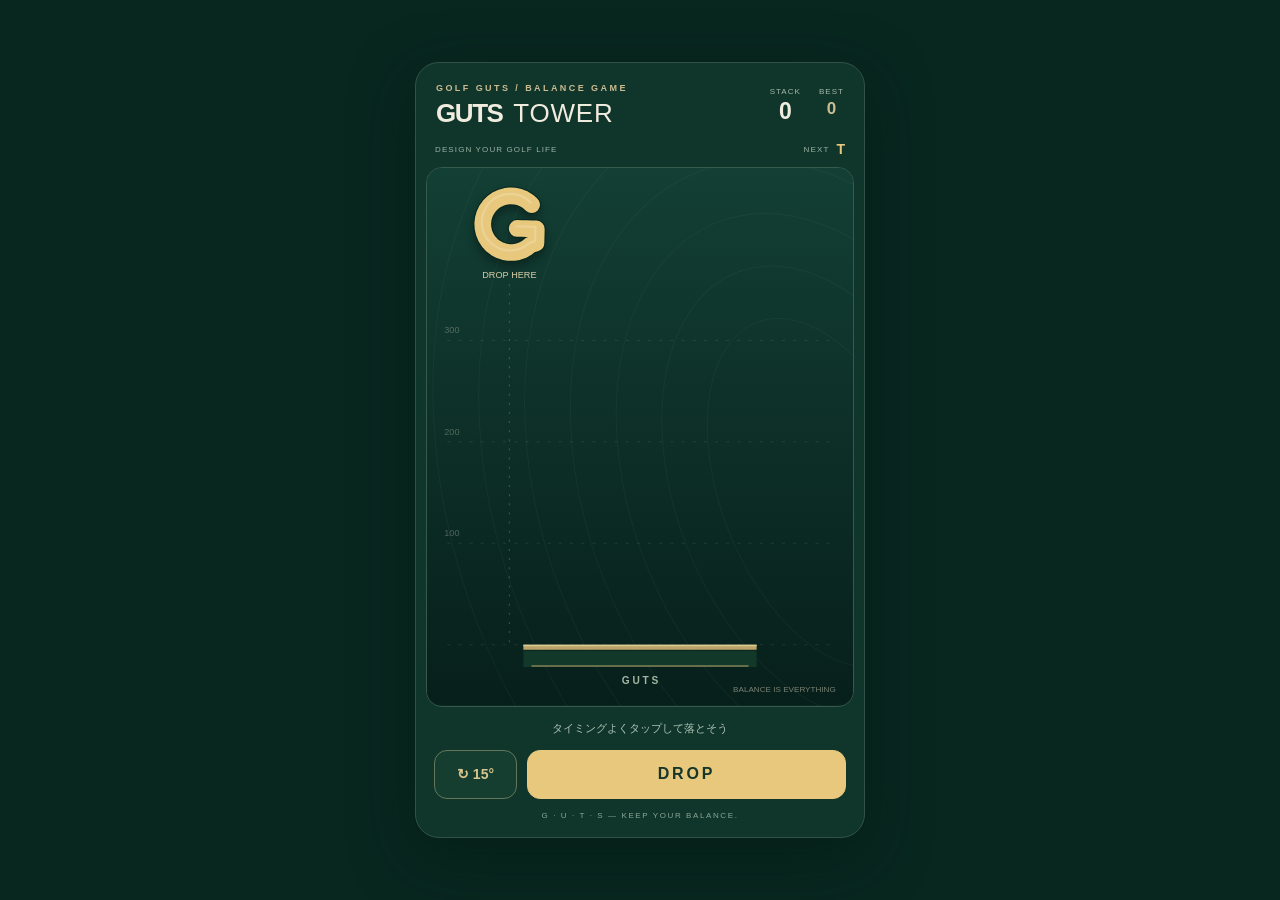
==== guts-tower.html @ a8cde0bb "Add files via upload" ====
<!DOCTYPE html><html lang="ja"><head><meta charset="utf-8"><meta name="viewport" content="width=device-width,initial-scale=1,viewport-fit=cover"><meta name="theme-color" content="#08271f"><title>GUTS TOWER</title>
<style>
*{box-sizing:border-box}html,body{margin:0;min-height:100%;background:#08271f}body{display:flex;justify-content:center;align-items:center;min-height:100svh;padding:12px 10px calc(12px + env(safe-area-inset-bottom));font-family:-apple-system,BlinkMacSystemFont,"Helvetica Neue","Hiragino Kaku Gothic ProN",sans-serif;color:#f0ecde;-webkit-text-size-adjust:100%}#guts-fixed{width:min(100%,450px);border:1px solid #315347;border-radius:24px;overflow:hidden;background:#10362c;box-shadow:0 18px 60px #00191180}#guts-fixed button{font-family:inherit;cursor:pointer;-webkit-tap-highlight-color:transparent;touch-action:manipulation}#guts-fixed .head{padding:20px 20px 15px;display:flex;justify-content:space-between;align-items:center;gap:10px}#guts-fixed .eyebrow{font-size:9px;font-weight:600;letter-spacing:.27em;color:#cbbb90;margin-bottom:7px}#guts-fixed h1{font-size:26px;line-height:1;margin:0;font-weight:900;letter-spacing:-.055em}#guts-fixed h1 span{font-weight:300;letter-spacing:.03em;margin-left:5px}#guts-fixed .stats{display:flex;gap:18px;text-align:center}#guts-fixed .stats small{display:block;font-size:8px;letter-spacing:.13em;color:#a4b9aa;margin-bottom:4px}#guts-fixed .stats strong{font-size:23px;line-height:1;font-variant-numeric:tabular-nums;font-weight:600}#guts-fixed .stats .best strong{font-size:17px;color:#cbbb90}#guts-fixed .strap{margin:0 19px 10px;display:flex;justify-content:space-between;color:#9bb1a3;font-size:8px;letter-spacing:.14em;align-items:center}#guts-fixed .next{display:flex;align-items:center;gap:7px}#guts-fixed .next b{font-size:14px;color:#e7c87d;letter-spacing:0}#guts-fixed .stage{position:relative;margin:0 10px;border:1px solid #365b4a;border-radius:16px;overflow:hidden;background:#10372c}#guts-fixed canvas{display:block;width:100%;height:auto;aspect-ratio:420/530;touch-action:none;user-select:none;-webkit-user-select:none}#guts-fixed .over{position:absolute;inset:0;display:flex;align-items:center;justify-content:center;background:#051d16be;backdrop-filter:blur(5px)}#guts-fixed [hidden]{display:none!important}#guts-fixed .result{width:78%;text-align:center;padding:30px 20px;border:1px solid #9e8955;border-radius:21px;background:#11392ff5;box-shadow:0 12px 38px #0003}#guts-fixed .result small{font-size:10px;letter-spacing:.24em;color:#d8c48d}#guts-fixed .result strong{display:block;font-size:80px;line-height:1.15;font-weight:300;font-variant-numeric:tabular-nums;margin:10px 0 5px}#guts-fixed .result p{font-size:12px;color:#b1c4b6;margin:8px 0 24px}#guts-fixed .result button{border:0;background:#e7c87d;color:#143427;border-radius:12px;width:100%;height:47px;font-size:13px;font-weight:700;letter-spacing:.03em}#guts-fixed .controls{padding:13px 18px 17px}#guts-fixed .hint{text-align:center;font-size:11px;line-height:1.5;color:#aec4b5;min-height:18px;margin:0 0 12px}#guts-fixed .buttons{display:flex;gap:10px}#guts-fixed .buttons button{min-height:49px;border-radius:13px;border:1px solid #65775b;font-weight:700}#guts-fixed #guts-rotate{width:83px;background:#153e30;color:#d8c48d;font-size:14px}#guts-fixed #guts-drop{flex:1;background:#e7c87d;color:#153629;border-color:#e7c87d;font-size:16px;letter-spacing:.18em}#guts-fixed .buttons button:disabled{opacity:.45;cursor:default}#guts-fixed button:focus-visible{outline:2px solid #fff;outline-offset:3px}#guts-fixed .footer{text-align:center;font-size:8px;letter-spacing:.20em;color:#88a695;margin:12px 0 0}#guts-fixed .boot-note{padding:12px 20px;font-size:12px;line-height:1.6;color:#f3e2b1;background:#29432c;margin:0}
@media(max-height:740px){body{padding-top:6px}#guts-fixed{max-width:365px}#guts-fixed .head{padding-top:14px;padding-bottom:12px}#guts-fixed .controls{padding-top:10px;padding-bottom:11px}}@media(prefers-reduced-motion:reduce){#guts-fixed .over{backdrop-filter:none}}
</style></head><body><main id="guts-fixed" tabindex="0"><header class="head"><div><div class="eyebrow">GOLF GUTS / BALANCE GAME</div><h1>GUTS <span>TOWER</span></h1></div><div class="stats"><div><small>STACK</small><strong id="guts-score">0</strong></div><div class="best"><small>BEST</small><strong id="guts-best">0</strong></div></div></header><div class="strap"><span>DESIGN YOUR GOLF LIFE</span><span class="next">NEXT <b id="guts-next">U</b></span></div><p class="boot-note" id="guts-boot-note">文字が動かない場合は、ファイルのプレビューではなく、公開したページをSafariなどのブラウザーで開いてください。</p><div class="stage"><canvas id="guts-stage" width="420" height="530" aria-label="GUTSの文字を積み上げるゲーム"></canvas><div class="over" id="guts-over" hidden><section class="result" role="dialog" aria-label="ゲーム結果" aria-modal="true"><small id="guts-result-label">GAME OVER</small><strong id="guts-final">0</strong><p>文字の積み上げに成功</p><button id="guts-again" type="button">もう一度あそぶ</button></section></div></div><div class="controls"><p class="hint" id="guts-status" aria-live="polite">起動しています…</p><div class="buttons"><button id="guts-rotate" type="button" aria-label="落とす前の文字を15度回す">↻ 15°</button><button id="guts-drop" type="button">DROP</button></div><p class="footer">G · U · T · S — KEEP YOUR BALANCE.</p></div></main>
<script>
/* GUTS TOWER — local 2D rigid-body solver; no network, libraries or assets. */
(function(root){'use strict';
const clamp=(v,a,b)=>Math.max(a,Math.min(b,v));
const dot=(a,b)=>a.x*b.x+a.y*b.y,cross=(a,b)=>a.x*b.y-a.y*b.x;
function line(a,b,spacing=6){const n=Math.max(1,Math.ceil(Math.hypot(b.x-a.x,b.y-a.y)/spacing)),o=[];for(let i=0;i<=n;i++)o.push({x:a.x+(b.x-a.x)*i/n,y:a.y+(b.y-a.y)*i/n});return o;}
function arc(cx,cy,r,a,b,n=28){return Array.from({length:n+1},(_,i)=>({x:cx+Math.cos(a+(b-a)*i/n)*r,y:cy+Math.sin(a+(b-a)*i/n)*r}));}
function bez(a,b,c,d,n=14){return Array.from({length:n+1},(_,i)=>{const t=i/n,s=1-t;return{x:s*s*s*a[0]+3*s*s*t*b[0]+3*s*t*t*c[0]+t*t*t*d[0],y:s*s*s*a[1]+3*s*s*t*b[1]+3*s*t*t*c[1]+t*t*t*d[1]};});}
function shape(letter){let paths;
if(letter==='G'){const p=arc(0,0,28,-Math.PI/4,-7*Math.PI/4);p.push(...line(p[p.length-1],{x:25,y:18}).slice(1),...line({x:25,y:18},{x:25,y:4}).slice(1),...line({x:25,y:4},{x:6,y:4}).slice(1));paths=[p];}
else if(letter==='U')paths=[[...line({x:-24,y:-31},{x:-24,y:10}),...arc(0,10,24,Math.PI,0,18).slice(1),...line({x:24,y:10},{x:24,y:-31}).slice(1)]];
else if(letter==='T')paths=[line({x:-30,y:-29},{x:30,y:-29}),line({x:0,y:-29},{x:0,y:32})];
else paths=[[...bez([23,-25],[3,-43],[-30,-32],[-24,-13]),...bez([-24,-13],[-17,4],[18,-1],[24,15]).slice(1),...bez([24,15],[35,39],[-2,45],[-24,27]).slice(1)]];
const pts=[];for(const path of paths)for(const p of path)if(!pts.some(q=>Math.hypot(p.x-q.x,p.y-q.y)<3.2))pts.push({...p});
const mid=pts.reduce((v,p)=>({x:v.x+p.x/pts.length,y:v.y+p.y/pts.length}),{x:0,y:0});return{pts:pts.map(p=>({x:p.x-mid.x,y:p.y-mid.y})),paths:paths.map(path=>path.map(p=>({x:p.x-mid.x,y:p.y-mid.y}))),radius:8.2};}
const SHAPES={};for(const l of 'GUTS')SHAPES[l]=shape(l);let nextId=1;
class Letter{
constructor(letter,x,y,angle=0,scale=1){const s=SHAPES[letter];this.id=nextId++;this.letter=letter;this.x=x;this.y=y;this.angle=angle;this.vx=0;this.vy=0;this.w=0;this.radius=s.radius*scale;this.pts=s.pts.map(p=>({x:p.x*scale,y:p.y*scale}));this.paths=s.paths.map(path=>path.map(p=>({x:p.x*scale,y:p.y*scale})));this.mass=this.pts.length*.12*scale*scale;this.invMass=1/this.mass;this.inertia=this.mass*this.pts.reduce((v,p)=>v+p.x*p.x+p.y*p.y+this.radius*this.radius/2,0)/this.pts.length;this.invI=1/this.inertia;this.touched=false;this.counted=false;this.stable=0;this.firstContact=-1;this.update();}
update(){const c=Math.cos(this.angle),s=Math.sin(this.angle);this.world=this.pts.map(p=>({x:this.x+p.x*c-p.y*s,y:this.y+p.x*s+p.y*c}));const r=this.radius;this.bounds={left:Math.min(...this.world.map(p=>p.x))-r,right:Math.max(...this.world.map(p=>p.x))+r,top:Math.min(...this.world.map(p=>p.y))-r,bottom:Math.max(...this.world.map(p=>p.y))+r};}}
const velocity=(b,r)=>b?{x:b.vx-b.w*r.y,y:b.vy+b.w*r.x}:{x:0,y:0};
function apply(b,j,r,sign){if(!b)return;b.vx+=j.x*b.invMass*sign;b.vy+=j.y*b.invMass*sign;b.w+=cross(r,j)*b.invI*sign;}
function contact(a,b,n,p,depth){const ra={x:p.x-a.x,y:p.y-a.y},rb=b?{x:p.x-b.x,y:p.y-b.y}:{x:0,y:0},va=velocity(a,ra),vb=velocity(b,rb),vn=(vb.x-va.x)*n.x+(vb.y-va.y)*n.y;return{a,b,n,p,depth,ra,rb,jn:0,jt:0,bounce:vn< -55?-vn*.16:0};}
function spread(cs,max=5){cs.sort((a,b)=>b.depth-a.depth);const o=[];for(const c of cs)if(o.every(k=>Math.hypot(k.p.x-c.p.x,k.p.y-c.p.y)>10)){o.push(c);if(o.length===max)break;}return o;}
class World{
constructor(){this.bodies=[];this.floor={left:95,right:325,top:470,bottom:491};this.time=0;}
add(b){this.bodies.push(b);return b;}
contacts(){const out=[],f=this.floor;
for(const a of this.bodies){a.update();const hit=[];if(a.bounds.bottom>=f.top&&a.bounds.top<=f.bottom&&a.bounds.right>=f.left&&a.bounds.left<=f.right)for(const p of a.world){let q={x:clamp(p.x,f.left,f.right),y:clamp(p.y,f.top,f.bottom)},dx=q.x-p.x,dy=q.y-p.y,d=Math.hypot(dx,dy),n,depth;
if(d>0){if(d>=a.radius)continue;n={x:dx/d,y:dy/d};depth=a.radius-d;}
else{const e=[{d:p.y-f.top,n:{x:0,y:1}},{d:f.bottom-p.y,n:{x:0,y:-1}},{d:p.x-f.left,n:{x:1,y:0}},{d:f.right-p.x,n:{x:-1,y:0}}].sort((a,b)=>a.d-b.d)[0];n=e.n;depth=a.radius+e.d;q={x:p.x-n.x*e.d,y:p.y-n.y*e.d};}
hit.push(contact(a,null,n,q,depth));}
if(hit.length){out.push(...spread(hit));a.touched=true;if(a.firstContact<0)a.firstContact=this.time;}}
for(let i=0;i<this.bodies.length;i++){const a=this.bodies[i];for(let j=i+1;j<this.bodies.length;j++){const b=this.bodies[j],A=a.bounds,B=b.bounds;if(A.right<B.left||B.right<A.left||A.bottom<B.top||B.bottom<A.top)continue;const hit=[],R=a.radius+b.radius;
for(const p of a.world)for(const q of b.world){const dx=q.x-p.x,dy=q.y-p.y,d2=dx*dx+dy*dy;if(d2>=R*R)continue;const d=Math.sqrt(d2),n=d>.0001?{x:dx/d,y:dy/d}:{x:0,y:1};hit.push(contact(a,b,n,{x:p.x+n.x*(a.radius-(R-d)*.5),y:p.y+n.y*(a.radius-(R-d)*.5)},R-d));}
if(hit.length){out.push(...spread(hit));a.touched=b.touched=true;if(a.firstContact<0)a.firstContact=this.time;if(b.firstContact<0)b.firstContact=this.time;}}}return out;}
step(dt){this.time+=dt;for(const b of this.bodies){b.vy+=650*dt;b.vx*=Math.exp(-.09*dt);b.vy*=Math.exp(-.035*dt);b.w*=Math.exp(-.065*dt);b.x+=b.vx*dt;b.y+=b.vy*dt;b.angle+=b.w*dt;}
const cs=this.contacts();for(let it=0;it<10;it++)for(const c of cs){const{a,b,n,ra,rb}=c,va=velocity(a,ra),vb=velocity(b,rb),rv={x:vb.x-va.x,y:vb.y-va.y},na=cross(ra,n),nb=cross(rb,n),K=a.invMass+(b?b.invMass:0)+na*na*a.invI+(b?nb*nb*b.invI:0),prev=c.jn;c.jn=Math.max(0,prev+(c.bounce-dot(rv,n))/K);const j=c.jn-prev;apply(a,{x:n.x*j,y:n.y*j},ra,-1);apply(b,{x:n.x*j,y:n.y*j},rb,1);
const t={x:-n.y,y:n.x},v1=velocity(a,ra),v2=velocity(b,rb),ta=cross(ra,t),tb=cross(rb,t),KT=a.invMass+(b?b.invMass:0)+ta*ta*a.invI+(b?tb*tb*b.invI:0),old=c.jt;c.jt=clamp(old-((v2.x-v1.x)*t.x+(v2.y-v1.y)*t.y)/KT,-c.jn*.34,c.jn*.34);const jt=c.jt-old;apply(a,{x:t.x*jt,y:t.y*jt},ra,-1);apply(b,{x:t.x*jt,y:t.y*jt},rb,1);}
for(let it=0;it<3;it++){const pc=it===0?cs:this.contacts();for(const c of pc){const{a,b,n,p,depth}=c;if(depth<.10)continue;const ra={x:p.x-a.x,y:p.y-a.y},rb=b?{x:p.x-b.x,y:p.y-b.y}:{x:0,y:0},ca=cross(ra,n),cb=cross(rb,n),K=a.invMass+(b?b.invMass:0)+ca*ca*a.invI+(b?cb*cb*b.invI:0),j=Math.min(depth-.10,8)*.28/K;a.x-=n.x*j*a.invMass;a.y-=n.y*j*a.invMass;a.angle-=ca*j*a.invI;if(b){b.x+=n.x*j*b.invMass;b.y+=n.y*j*b.invMass;b.angle+=cb*j*b.invI;}}}
for(const b of this.bodies){b.update();if(b.touched&&Math.hypot(b.vx,b.vy)<24&&Math.abs(b.w)<.65)b.stable+=dt;else b.stable=0;}}}
root.GutsPhysics={World,Letter,SHAPES,clamp};
})(typeof window!=='undefined'?window:globalThis);

</script>
<script>
(function(){'use strict';function boot(){const root=document.getElementById('guts-fixed');if(!root||root.dataset.booted)return;root.dataset.booted='1';const $=id=>root.querySelector('#'+id),canvas=$('guts-stage'),ctx=canvas.getContext('2d'),dropBtn=$('guts-drop'),rotateBtn=$('guts-rotate'),restartBtn=$('guts-again'),over=$('guts-over'),scoreEl=$('guts-score'),bestEl=$('guts-best'),statusEl=$('guts-status'),nextEl=$('guts-next');if(!ctx||!window.GutsPhysics){statusEl.textContent='ゲームを起動できませんでした。公開ページをブラウザーで開いてください。';dropBtn.disabled=true;return;}$('guts-boot-note').hidden=true;
const{World,Letter}=window.GutsPhysics,W=420,H=530,colors={G:'#e7c87d',U:'#86cbb5',T:'#f0ecde',S:'#d8a675'};let world,preview=null,inFlight=null,score=0,best=0,ended=false,dir=1,camera=0,camTarget=0,dropTime=0,next='U',last=0,acc=0,paused=false;
try{best=Math.max(0,parseInt(localStorage.getItem('guts-tower-best-v4'),10)||0);}catch(_){}bestEl.textContent=String(best);const randomLetter=()=> 'GUTS'[Math.floor(Math.random()*4)];
function resize(){const width=canvas.getBoundingClientRect().width||W,dpr=Math.min(window.devicePixelRatio||1,2);canvas.width=Math.round(width*dpr);canvas.height=Math.round(width*H/W*dpr);draw();}
function saveBest(){if(score>best){best=score;bestEl.textContent=String(best);try{localStorage.setItem('guts-tower-best-v4',String(best));}catch(_){}}}
function spawn(letter){if(ended)return;preview=new Letter(letter||next,W/2,57-camera,(Math.random()-.5)*.13);next=randomLetter();nextEl.textContent=next;dir=Math.random()<.5?-1:1;dropBtn.disabled=false;rotateBtn.disabled=false;dropBtn.textContent='DROP';statusEl.textContent='タイミングよくタップして落とそう';}
function reset(){world=new World();preview=null;inFlight=null;score=0;ended=false;camera=camTarget=0;acc=0;scoreEl.textContent='0';over.hidden=true;next=randomLetter();spawn('G');last=performance.now();canvas.setAttribute('aria-label','GUTS TOWER。動く文字をタップで落とします。');draw();}
function drop(){if(ended||!preview)return;preview.vx=dir*11;preview.vy=10;preview.w=dir*.08;inFlight=world.add(preview);preview=null;dropTime=world.time;dropBtn.disabled=true;rotateBtn.disabled=true;dropBtn.textContent='着地中…';statusEl.textContent='転がり方を見て、次の一手を';}
function rotate(){if(!preview||ended)return;preview.angle+=Math.PI/12;preview.update();}
function finish(){if(ended)return;ended=true;preview=null;dropBtn.disabled=true;rotateBtn.disabled=true;dropBtn.textContent='GAME OVER';saveBest();$('guts-final').textContent=String(score);$('guts-result-label').textContent=score>0&&score>=best?'NICE BALANCE':'TRY AGAIN';over.hidden=false;statusEl.textContent='もう一度、自己ベストを目指そう';canvas.setAttribute('aria-label','ゲーム終了。積み上げ成功 '+score+' 文字。');}
function step(dt){if(ended)return;world.step(dt);for(const b of world.bodies){if(!Number.isFinite(b.x)||!Number.isFinite(b.y)||b.bounds.top>world.floor.bottom+70||b.x< -120||b.x>W+120){finish();return;}if(!b.counted&&b.stable>.34){b.counted=true;score++;scoreEl.textContent=String(score);saveBest();}}
if(inFlight){const flightTime=world.time-dropTime,contactTime=inFlight.firstContact<0?0:world.time-inFlight.firstContact;if((inFlight.counted&&flightTime>.7)||(contactTime>3.1&&inFlight.bounds.bottom<world.floor.bottom+30)){inFlight=null;spawn();}}
const top=world.bodies.filter(b=>b.touched).reduce((m,b)=>Math.min(m,b.bounds.top),world.floor.top);camTarget=Math.max(0,213-top);camera+=(camTarget-camera)*Math.min(1,dt*3.8);if(preview){preview.x+=dir*112*dt;if(preview.x>W-48){preview.x=W-48;dir=-1;}if(preview.x<48){preview.x=48;dir=1;}preview.y=57-camera;preview.update();}}
function pathLine(points){ctx.beginPath();ctx.moveTo(points[0].x,points[0].y);for(let i=1;i<points.length;i++)ctx.lineTo(points[i].x,points[i].y);}
function drawLetter(b,ghost=false){ctx.save();ctx.translate(b.x,b.y+camera);ctx.rotate(b.angle);ctx.lineCap='round';ctx.lineJoin='round';ctx.shadowColor='rgba(0,0,0,.3)';ctx.shadowBlur=9;ctx.shadowOffsetY=5;ctx.strokeStyle='#05271f';ctx.lineWidth=b.radius*2+2;for(const path of b.paths){pathLine(path);ctx.stroke();}ctx.shadowBlur=0;ctx.shadowOffsetY=0;ctx.strokeStyle=colors[b.letter];ctx.lineWidth=b.radius*2;for(const path of b.paths){pathLine(path);ctx.stroke();}ctx.globalAlpha=.18;ctx.strokeStyle='#fff';ctx.lineWidth=2.2;ctx.translate(-1,-2);for(const path of b.paths){pathLine(path);ctx.stroke();}ctx.restore();if(ghost){ctx.save();ctx.fillStyle='#d8cda8';ctx.font='9px -apple-system,BlinkMacSystemFont,sans-serif';ctx.textAlign='center';ctx.fillText('DROP HERE',b.x,b.bounds.bottom+camera+17);ctx.restore();}}
function draw(){if(!world)return;const scale=canvas.width/W;ctx.setTransform(scale,0,0,scale,0,0);ctx.clearRect(0,0,W,H);const bg=ctx.createLinearGradient(0,0,0,H);bg.addColorStop(0,'#133f34');bg.addColorStop(1,'#071f1b');ctx.fillStyle=bg;ctx.fillRect(0,0,W,H);ctx.save();ctx.strokeStyle='rgba(165,203,183,.055)';ctx.lineWidth=1;for(let i=0;i<7;i++){ctx.beginPath();ctx.ellipse(390,320,100+i*44,180+i*53,-.37,0,Math.PI*2);ctx.stroke();}ctx.restore();ctx.strokeStyle='rgba(236,227,204,.095)';ctx.fillStyle='rgba(227,225,204,.32)';ctx.font='9px -apple-system,BlinkMacSystemFont,sans-serif';ctx.textAlign='left';ctx.lineWidth=1;
for(let h=0;h<2000;h+=100){const y=world.floor.top-h+camera;if(y<120||y>H)continue;ctx.setLineDash([3,8]);ctx.beginPath();ctx.moveTo(20,y);ctx.lineTo(W-20,y);ctx.stroke();ctx.setLineDash([]);if(h>0)ctx.fillText(String(h),17,y-7);}if(preview){ctx.strokeStyle='rgba(233,204,139,.27)';ctx.setLineDash([2,7]);ctx.beginPath();ctx.moveTo(preview.x,preview.bounds.bottom+camera+23);ctx.lineTo(preview.x,Math.min(H,world.floor.top+camera));ctx.stroke();ctx.setLineDash([]);}
const fy=world.floor.top+camera;if(fy<H+22){ctx.fillStyle='#12382a';ctx.fillRect(95,fy+6,230,16);ctx.fillStyle='#b9a36a';ctx.fillRect(95,fy,230,5);ctx.fillStyle='#dccb91';ctx.fillRect(95,fy,230,1.5);ctx.strokeStyle='#b9a36a';ctx.lineWidth=1;ctx.beginPath();ctx.moveTo(103,fy+21);ctx.lineTo(317,fy+21);ctx.stroke();ctx.fillStyle='#a5b7a4';ctx.font='700 10px -apple-system,BlinkMacSystemFont,sans-serif';ctx.textAlign='center';ctx.fillText('G U T S',W/2,fy+39);}for(const b of world.bodies)if(b.bounds.bottom+camera> -80&&b.bounds.top+camera<H+120)drawLetter(b);if(preview)drawLetter(preview,true);ctx.fillStyle='rgba(236,227,204,.50)';ctx.font='8px -apple-system,BlinkMacSystemFont,sans-serif';ctx.textAlign='right';ctx.fillText('BALANCE IS EVERYTHING',W-17,H-13);}
function frame(now){if(!paused){if(!last)last=now;acc+=Math.min((now-last)/1000,.05);let count=0;while(acc>=1/120&&count<6){step(1/120);acc-=1/120;count++;}draw();}last=now;requestAnimationFrame(frame);}
function tap(e,action){e.preventDefault();action();}
dropBtn.addEventListener('click',e=>tap(e,drop));rotateBtn.addEventListener('click',e=>tap(e,rotate));restartBtn.addEventListener('click',e=>tap(e,reset));canvas.addEventListener('pointerdown',e=>tap(e,drop),{passive:false});root.addEventListener('keydown',e=>{if(e.code==='Space'){e.preventDefault();drop();}else if(e.code==='ArrowUp'){e.preventDefault();rotate();}});document.addEventListener('visibilitychange',()=>{paused=document.hidden;last=performance.now();acc=0;});window.addEventListener('resize',resize);reset();resize();requestAnimationFrame(frame);
window.__GUTS_TEST__={state:()=>({score,best,ended,preview:preview?{letter:preview.letter,x:preview.x,y:preview.y,angle:preview.angle}:null,bodies:world.bodies.map(b=>({letter:b.letter,x:b.x,y:b.y,angle:b.angle,stable:b.stable,counted:b.counted})),camera}),drop,reset,rotate,step};
}if(document.readyState==='loading')document.addEventListener('DOMContentLoaded',boot,{once:true});else boot();})();

</script>
</body></html>
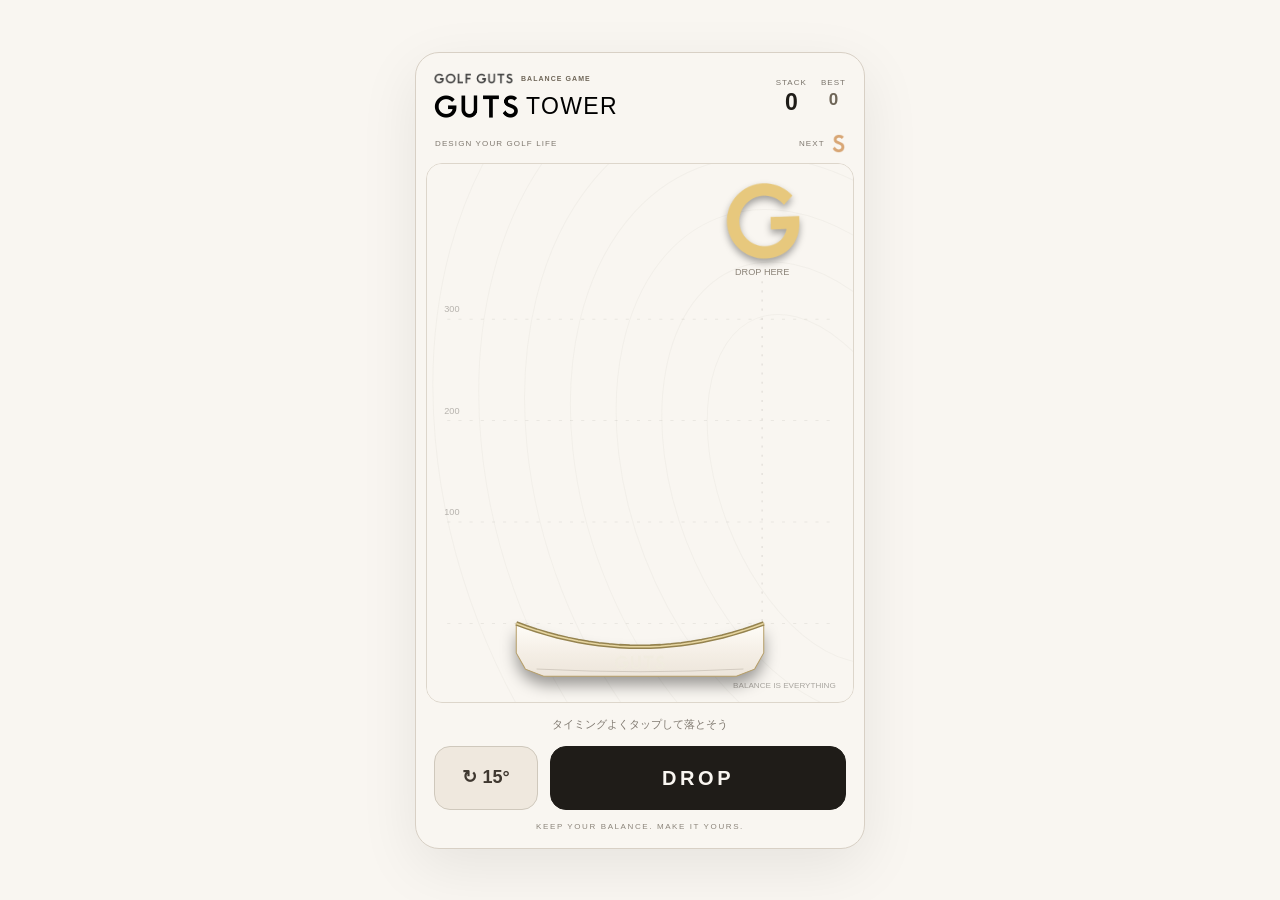
==== commit a4422cfd: "Add files via upload" ====
--- a/guts-tower.html
+++ b/guts-tower.html
@@ -1,59 +1,97 @@
-<!DOCTYPE html><html lang="ja"><head><meta charset="utf-8"><meta name="viewport" content="width=device-width,initial-scale=1,viewport-fit=cover"><meta name="theme-color" content="#08271f"><title>GUTS TOWER</title>
+<!DOCTYPE html><html lang="ja"><head><meta charset="utf-8"><meta name="viewport" content="width=device-width,initial-scale=1,viewport-fit=cover"><meta name="theme-color" content="#F9F6F1"><title>GUTS TOWER — ORIGINAL LOGO</title>
 <style>
-*{box-sizing:border-box}html,body{margin:0;min-height:100%;background:#08271f}body{display:flex;justify-content:center;align-items:center;min-height:100svh;padding:12px 10px calc(12px + env(safe-area-inset-bottom));font-family:-apple-system,BlinkMacSystemFont,"Helvetica Neue","Hiragino Kaku Gothic ProN",sans-serif;color:#f0ecde;-webkit-text-size-adjust:100%}#guts-fixed{width:min(100%,450px);border:1px solid #315347;border-radius:24px;overflow:hidden;background:#10362c;box-shadow:0 18px 60px #00191180}#guts-fixed button{font-family:inherit;cursor:pointer;-webkit-tap-highlight-color:transparent;touch-action:manipulation}#guts-fixed .head{padding:20px 20px 15px;display:flex;justify-content:space-between;align-items:center;gap:10px}#guts-fixed .eyebrow{font-size:9px;font-weight:600;letter-spacing:.27em;color:#cbbb90;margin-bottom:7px}#guts-fixed h1{font-size:26px;line-height:1;margin:0;font-weight:900;letter-spacing:-.055em}#guts-fixed h1 span{font-weight:300;letter-spacing:.03em;margin-left:5px}#guts-fixed .stats{display:flex;gap:18px;text-align:center}#guts-fixed .stats small{display:block;font-size:8px;letter-spacing:.13em;color:#a4b9aa;margin-bottom:4px}#guts-fixed .stats strong{font-size:23px;line-height:1;font-variant-numeric:tabular-nums;font-weight:600}#guts-fixed .stats .best strong{font-size:17px;color:#cbbb90}#guts-fixed .strap{margin:0 19px 10px;display:flex;justify-content:space-between;color:#9bb1a3;font-size:8px;letter-spacing:.14em;align-items:center}#guts-fixed .next{display:flex;align-items:center;gap:7px}#guts-fixed .next b{font-size:14px;color:#e7c87d;letter-spacing:0}#guts-fixed .stage{position:relative;margin:0 10px;border:1px solid #365b4a;border-radius:16px;overflow:hidden;background:#10372c}#guts-fixed canvas{display:block;width:100%;height:auto;aspect-ratio:420/530;touch-action:none;user-select:none;-webkit-user-select:none}#guts-fixed .over{position:absolute;inset:0;display:flex;align-items:center;justify-content:center;background:#051d16be;backdrop-filter:blur(5px)}#guts-fixed [hidden]{display:none!important}#guts-fixed .result{width:78%;text-align:center;padding:30px 20px;border:1px solid #9e8955;border-radius:21px;background:#11392ff5;box-shadow:0 12px 38px #0003}#guts-fixed .result small{font-size:10px;letter-spacing:.24em;color:#d8c48d}#guts-fixed .result strong{display:block;font-size:80px;line-height:1.15;font-weight:300;font-variant-numeric:tabular-nums;margin:10px 0 5px}#guts-fixed .result p{font-size:12px;color:#b1c4b6;margin:8px 0 24px}#guts-fixed .result button{border:0;background:#e7c87d;color:#143427;border-radius:12px;width:100%;height:47px;font-size:13px;font-weight:700;letter-spacing:.03em}#guts-fixed .controls{padding:13px 18px 17px}#guts-fixed .hint{text-align:center;font-size:11px;line-height:1.5;color:#aec4b5;min-height:18px;margin:0 0 12px}#guts-fixed .buttons{display:flex;gap:10px}#guts-fixed .buttons button{min-height:49px;border-radius:13px;border:1px solid #65775b;font-weight:700}#guts-fixed #guts-rotate{width:83px;background:#153e30;color:#d8c48d;font-size:14px}#guts-fixed #guts-drop{flex:1;background:#e7c87d;color:#153629;border-color:#e7c87d;font-size:16px;letter-spacing:.18em}#guts-fixed .buttons button:disabled{opacity:.45;cursor:default}#guts-fixed button:focus-visible{outline:2px solid #fff;outline-offset:3px}#guts-fixed .footer{text-align:center;font-size:8px;letter-spacing:.20em;color:#88a695;margin:12px 0 0}#guts-fixed .boot-note{padding:12px 20px;font-size:12px;line-height:1.6;color:#f3e2b1;background:#29432c;margin:0}
+*{box-sizing:border-box}html,body{margin:0;min-height:100%;background:#F9F6F1}body{display:flex;justify-content:center;align-items:center;min-height:100svh;padding:12px 10px calc(12px + env(safe-area-inset-bottom));font-family:-apple-system,BlinkMacSystemFont,"Helvetica Neue","Hiragino Kaku Gothic ProN",sans-serif;color:#1f1c18;-webkit-text-size-adjust:100%}#guts-fixed{width:min(100%,450px);border:1px solid #d8d0c5;border-radius:24px;overflow:hidden;background:#F9F6F1;box-shadow:0 18px 60px rgba(0,0,0,.08)}#guts-fixed button{font-family:inherit;cursor:pointer;-webkit-tap-highlight-color:transparent;touch-action:manipulation}#guts-fixed .head{padding:20px 20px 15px;display:flex;justify-content:space-between;align-items:center;gap:10px}#guts-fixed .eyebrow{font-size:9px;font-weight:600;letter-spacing:.27em;color:#6f6658;margin-bottom:7px}#guts-fixed h1{font-size:26px;line-height:1;margin:0;font-weight:900;letter-spacing:-.055em}#guts-fixed h1 span{font-weight:300;letter-spacing:.03em;margin-left:5px}#guts-fixed .stats{display:flex;gap:18px;text-align:center}#guts-fixed .stats small{display:block;font-size:8px;letter-spacing:.13em;color:#7a746b;margin-bottom:4px}#guts-fixed .stats strong{font-size:23px;line-height:1;font-variant-numeric:tabular-nums;font-weight:600}#guts-fixed .stats .best strong{font-size:17px;color:#6f6658}#guts-fixed .strap{margin:0 19px 10px;display:flex;justify-content:space-between;color:#7f786f;font-size:8px;letter-spacing:.14em;align-items:center}#guts-fixed .next{display:flex;align-items:center;gap:7px}#guts-fixed .next b{font-size:14px;color:#e7c87d;letter-spacing:0}#guts-fixed .stage{position:relative;margin:0 10px;border:1px solid #ddd6cb;border-radius:16px;overflow:hidden;background:#F9F6F1}#guts-fixed canvas{display:block;width:100%;height:auto;aspect-ratio:420/530;touch-action:none;user-select:none;-webkit-user-select:none}#guts-fixed .over{position:absolute;inset:0;display:flex;align-items:center;justify-content:center;background:rgba(40,34,28,.12);backdrop-filter:blur(5px)}#guts-fixed [hidden]{display:none!important}#guts-fixed .result{width:78%;text-align:center;padding:30px 20px;border:1px solid #c9b68e;border-radius:21px;background:rgba(249,246,241,.96);box-shadow:0 12px 38px rgba(0,0,0,.10)}#guts-fixed .result small{font-size:10px;letter-spacing:.24em;color:#8f7a4e}#guts-fixed .result strong{display:block;font-size:80px;line-height:1.15;font-weight:300;font-variant-numeric:tabular-nums;margin:10px 0 5px}#guts-fixed .result p{font-size:12px;color:#6f685f;margin:8px 0 24px}#guts-fixed .result button{border:0;background:#1f1c18;color:#F9F6F1;border-radius:12px;width:100%;height:47px;font-size:13px;font-weight:700;letter-spacing:.03em}#guts-fixed .controls{padding:13px 18px 17px}#guts-fixed .hint{text-align:center;font-size:11px;line-height:1.5;color:#7f786f;min-height:18px;margin:0 0 12px}#guts-fixed .buttons{display:flex;gap:10px}#guts-fixed .buttons button{min-height:49px;border-radius:13px;border:1px solid #cfc8bc;font-weight:700}#guts-fixed #guts-rotate{width:83px;background:#efe8de;color:#3f3830;font-size:14px}#guts-fixed #guts-drop{flex:1;background:#1f1c18;color:#F9F6F1;border-color:#1f1c18;font-size:16px;letter-spacing:.18em}#guts-fixed .buttons button:disabled{opacity:.45;cursor:default}#guts-fixed button:focus-visible{outline:2px solid #fff;outline-offset:3px}#guts-fixed .footer{text-align:center;font-size:8px;letter-spacing:.20em;color:#8c857b;margin:12px 0 0}#guts-fixed .boot-note{padding:12px 20px;font-size:12px;line-height:1.6;color:#534c44;background:#efe8de;margin:0}
 @media(max-height:740px){body{padding-top:6px}#guts-fixed{max-width:365px}#guts-fixed .head{padding-top:14px;padding-bottom:12px}#guts-fixed .controls{padding-top:10px;padding-bottom:11px}}@media(prefers-reduced-motion:reduce){#guts-fixed .over{backdrop-filter:none}}
-</style></head><body><main id="guts-fixed" tabindex="0"><header class="head"><div><div class="eyebrow">GOLF GUTS / BALANCE GAME</div><h1>GUTS <span>TOWER</span></h1></div><div class="stats"><div><small>STACK</small><strong id="guts-score">0</strong></div><div class="best"><small>BEST</small><strong id="guts-best">0</strong></div></div></header><div class="strap"><span>DESIGN YOUR GOLF LIFE</span><span class="next">NEXT <b id="guts-next">U</b></span></div><p class="boot-note" id="guts-boot-note">文字が動かない場合は、ファイルのプレビューではなく、公開したページをSafariなどのブラウザーで開いてください。</p><div class="stage"><canvas id="guts-stage" width="420" height="530" aria-label="GUTSの文字を積み上げるゲーム"></canvas><div class="over" id="guts-over" hidden><section class="result" role="dialog" aria-label="ゲーム結果" aria-modal="true"><small id="guts-result-label">GAME OVER</small><strong id="guts-final">0</strong><p>文字の積み上げに成功</p><button id="guts-again" type="button">もう一度あそぶ</button></section></div></div><div class="controls"><p class="hint" id="guts-status" aria-live="polite">起動しています…</p><div class="buttons"><button id="guts-rotate" type="button" aria-label="落とす前の文字を15度回す">↻ 15°</button><button id="guts-drop" type="button">DROP</button></div><p class="footer">G · U · T · S — KEEP YOUR BALANCE.</p></div></main>
+
+#guts-fixed .eyebrow{display:flex;align-items:center;gap:8px;letter-spacing:.15em;font-size:7px;margin-bottom:10px}
+#guts-fixed .brandmark{display:block;height:11px;width:auto;opacity:.9;filter:grayscale(1) brightness(.2)}
+#guts-fixed h1{display:flex;align-items:center;gap:7px;font-size:24px;letter-spacing:0}
+#guts-fixed h1 .title-guts{display:block;width:85px;height:auto}
+#guts-fixed h1 span{margin:0;font-size:23px;font-weight:250;letter-spacing:.06em}
+#guts-fixed .next img{display:block;height:19px;width:auto}
+#guts-fixed .head{padding-left:18px;padding-right:18px}
+#guts-fixed .stats{gap:14px}
+
+/* GUTS TOWER — larger touch controls + original title lettering in black. */
+#guts-fixed h1,
+#guts-fixed h1 span {
+  color: #000000;
+}
+#guts-fixed h1 .title-guts {
+  filter: brightness(0);
+  opacity: 1;
+}
+#guts-fixed .buttons {
+  gap: 12px;
+}
+#guts-fixed .buttons button {
+  min-height: 64px;
+  border-radius: 16px;
+  display: flex;
+  align-items: center;
+  justify-content: center;
+  line-height: 1.2;
+  padding: 12px;
+}
+#guts-fixed #guts-rotate {
+  width: 104px;
+  flex: 0 0 104px;
+  font-size: 18px;
+}
+#guts-fixed #guts-drop {
+  min-width: 0;
+  font-size: 20px;
+}
+</style></head><body><main id="guts-fixed" tabindex="0"><header class="head"><div><div class="eyebrow"><img class="brandmark" src="[data-uri]" alt="GOLF GUTS"><span>BALANCE GAME</span></div><h1><img class="title-guts" src="[data-uri]" alt="GUTS"><span>TOWER</span></h1></div><div class="stats"><div><small>STACK</small><strong id="guts-score">0</strong></div><div class="best"><small>BEST</small><strong id="guts-best">0</strong></div></div></header><div class="strap"><span>DESIGN YOUR GOLF LIFE</span><span class="next">NEXT <b id="guts-next"></b></span></div><p class="boot-note" id="guts-boot-note">文字が動かない場合は、ファイルのプレビューではなく、公開したページをSafariなどのブラウザーで開いてください。</p><div class="stage"><canvas id="guts-stage" width="420" height="530" aria-label="GUTSの文字を積み上げるゲーム"></canvas><div class="over" id="guts-over" hidden><section class="result" role="dialog" aria-label="ゲーム結果" aria-modal="true"><small id="guts-result-label">GAME OVER</small><strong id="guts-final">0</strong><p>文字の積み上げに成功</p><button id="guts-again" type="button">もう一度あそぶ</button></section></div></div><div class="controls"><p class="hint" id="guts-status" aria-live="polite">起動しています…</p><div class="buttons"><button id="guts-rotate" type="button" aria-label="落とす前の文字を15度回す">↻ 15°</button><button id="guts-drop" type="button">DROP</button></div><p class="footer">KEEP YOUR BALANCE. MAKE IT YOURS.</p></div></main>
 <script>
-/* GUTS TOWER — local 2D rigid-body solver; no network, libraries or assets. */
+/* GUTS TOWER — self-contained. Glyph sprites copied from the supplied logo; image-derived collision circles. No external requests. */
 (function(root){'use strict';
+const ORIGINAL_LOGO={"letters":{"G":{"pts":[{"x":28.8383,"y":2.5098,"r":7.2318},{"x":-0.5935,"y":-31.9674,"r":6.3909},{"x":2.7701,"y":-31.9674,"r":6.3909},{"x":29.6792,"y":5.8735,"r":6.3909},{"x":22.952,"y":21.0098,"r":6.2313},{"x":-10.6844,"y":-29.4447,"r":6.0678},{"x":14.5429,"y":-29.4447,"r":6.0678},{"x":17.9065,"y":-27.7629,"r":6.0678},{"x":20.4292,"y":-26.0811,"r":6.0678},{"x":-17.4117,"y":-25.2402,"r":6.0678},{"x":-22.4571,"y":-20.1947,"r":6.0678},{"x":-24.1389,"y":-17.672,"r":6.0678},{"x":25.4747,"y":1.6689,"r":6.0678},{"x":-28.3435,"y":5.0326,"r":6.0678},{"x":-16.5708,"y":23.5326,"r":6.0678},{"x":20.4292,"y":23.5326,"r":6.0678},{"x":-3.1162,"y":29.4189,"r":6.0678},{"x":6.9747,"y":29.4189,"r":6.0678},{"x":6.1338,"y":-31.9674,"r":5.7855},{"x":-6.4799,"y":-31.1265,"r":5.7855},{"x":9.4974,"y":-31.1265,"r":5.7855},{"x":-26.6617,"y":-12.6265,"r":5.7855},{"x":-28.3435,"y":-7.5811,"r":5.7855},{"x":-29.1844,"y":-1.6947,"r":5.7855},{"x":-27.5026,"y":8.3962,"r":5.7855},{"x":28.8383,"y":10.078,"r":5.7855},{"x":-25.8208,"y":12.6007,"r":5.7855},{"x":-9.0026,"y":27.7371,"r":5.7855},{"x":12.8611,"y":27.7371,"r":5.7855},{"x":-14.048,"y":-27.7629,"r":5.7275},{"x":27.9974,"y":13.4417,"r":5.7275},{"x":-24.1389,"y":15.1235,"r":5.7275},{"x":26.3156,"y":15.9644,"r":5.7275},{"x":-22.4571,"y":17.6462,"r":5.7275},{"x":-14.048,"y":25.2144,"r":5.7275},{"x":17.9065,"y":25.2144,"r":5.7275},{"x":-20.7753,"y":-22.7174,"r":5.6098},{"x":-20.7753,"y":20.1689,"r":5.6098},{"x":13.702,"y":0.828,"r":5.55},{"x":17.0656,"y":0.828,"r":5.55},{"x":20.4292,"y":0.828,"r":5.55},{"x":-29.1844,"y":1.6689,"r":5.55},{"x":1.0883,"y":29.4189,"r":5.55},{"x":31.3611,"y":-0.0129,"r":4.7091},{"x":23.7929,"y":-25.2402,"r":4.4205},{"x":12.0201,"y":3.3507,"r":3.8682},{"x":11.1792,"y":-1.6947,"r":3.0273},{"x":33.8838,"y":-2.5356,"r":2.1864},{"x":27.1565,"y":-25.2402,"r":2.0421},{"x":9.4974,"y":5.8735,"r":1.3455},{"x":8.6565,"y":-4.2174,"r":0.5045}],"paths":[[{"x":-3.1162,"y":-37.8538},{"x":-3.9571,"y":-37.0129},{"x":-7.3208,"y":-37.0129},{"x":-8.1617,"y":-36.172},{"x":-9.8435,"y":-36.172},{"x":-10.6844,"y":-35.3311},{"x":-12.3662,"y":-35.3311},{"x":-13.2071,"y":-34.4902},{"x":-15.7299,"y":-33.6493},{"x":-17.4117,"y":-31.9674},{"x":-18.2526,"y":-31.9674},{"x":-19.9344,"y":-30.2856},{"x":-20.7753,"y":-30.2856},{"x":-27.5026,"y":-23.5583},{"x":-27.5026,"y":-22.7174},{"x":-29.1844,"y":-21.0356},{"x":-29.1844,"y":-20.1947},{"x":-30.0253,"y":-19.3538},{"x":-30.0253,"y":-18.5129},{"x":-32.548,"y":-14.3083},{"x":-32.548,"y":-12.6265},{"x":-33.3889,"y":-11.7856},{"x":-33.3889,"y":-9.2629},{"x":-34.2299,"y":-8.422},{"x":-34.2299,"y":-3.3765},{"x":-35.0708,"y":-2.5356},{"x":-35.0708,"y":-0.0129},{"x":-34.2299,"y":0.828},{"x":-34.2299,"y":6.7144},{"x":-33.3889,"y":7.5553},{"x":-33.3889,"y":9.2371},{"x":-32.548,"y":10.078},{"x":-32.548,"y":11.7598},{"x":-30.8662,"y":14.2826},{"x":-30.8662,"y":15.9644},{"x":-29.1844,"y":17.6462},{"x":-29.1844,"y":18.4871},{"x":-27.5026,"y":20.1689},{"x":-27.5026,"y":21.0098},{"x":-19.9344,"y":28.578},{"x":-19.0935,"y":28.578},{"x":-17.4117,"y":30.2598},{"x":-16.5708,"y":30.2598},{"x":-15.7299,"y":31.1007},{"x":-14.8889,"y":31.1007},{"x":-10.6844,"y":33.6235},{"x":-9.0026,"y":33.6235},{"x":-8.1617,"y":34.4644},{"x":-5.6389,"y":34.4644},{"x":-4.798,"y":35.3053},{"x":8.6565,"y":35.3053},{"x":9.4974,"y":34.4644},{"x":12.0201,"y":34.4644},{"x":12.8611,"y":33.6235},{"x":14.5429,"y":33.6235},{"x":15.3838,"y":32.7826},{"x":16.2247,"y":32.7826},{"x":17.0656,"y":31.9417},{"x":17.9065,"y":31.9417},{"x":18.7474,"y":31.1007},{"x":21.2701,"y":30.2598},{"x":22.952,"y":28.578},{"x":23.7929,"y":28.578},{"x":28.8383,"y":23.5326},{"x":28.8383,"y":22.6917},{"x":30.5201,"y":21.0098},{"x":30.5201,"y":20.1689},{"x":31.3611,"y":19.328},{"x":31.3611,"y":18.4871},{"x":33.8838,"y":14.2826},{"x":33.8838,"y":12.6007},{"x":34.7247,"y":11.7598},{"x":34.7247,"y":9.2371},{"x":35.5656,"y":8.3962},{"x":35.5656,"y":-4.2174},{"x":8.6565,"y":-4.2174},{"x":8.6565,"y":6.7144},{"x":22.952,"y":6.7144},{"x":23.7929,"y":7.5553},{"x":23.7929,"y":8.3962},{"x":22.952,"y":9.2371},{"x":22.952,"y":10.9189},{"x":22.1111,"y":11.7598},{"x":21.2701,"y":14.2826},{"x":14.5429,"y":21.0098},{"x":13.702,"y":21.0098},{"x":11.1792,"y":22.6917},{"x":9.4974,"y":22.6917},{"x":8.6565,"y":23.5326},{"x":5.2929,"y":23.5326},{"x":4.452,"y":24.3735},{"x":-0.5935,"y":24.3735},{"x":-1.4344,"y":23.5326},{"x":-4.798,"y":23.5326},{"x":-5.6389,"y":22.6917},{"x":-7.3208,"y":22.6917},{"x":-8.1617,"y":21.8507},{"x":-10.6844,"y":21.0098},{"x":-13.2071,"y":18.4871},{"x":-14.048,"y":18.4871},{"x":-18.2526,"y":14.2826},{"x":-18.2526,"y":13.4417},{"x":-19.9344,"y":11.7598},{"x":-19.9344,"y":10.9189},{"x":-21.6162,"y":8.3962},{"x":-21.6162,"y":6.7144},{"x":-22.4571,"y":5.8735},{"x":-22.4571,"y":3.3507},{"x":-23.298,"y":2.5098},{"x":-23.298,"y":-5.0583},{"x":-22.4571,"y":-5.8993},{"x":-22.4571,"y":-8.422},{"x":-21.6162,"y":-9.2629},{"x":-21.6162,"y":-10.9447},{"x":-20.7753,"y":-11.7856},{"x":-20.7753,"y":-12.6265},{"x":-19.0935,"y":-14.3083},{"x":-19.0935,"y":-15.1493},{"x":-17.4117,"y":-16.8311},{"x":-17.4117,"y":-17.672},{"x":-11.5253,"y":-22.7174},{"x":-10.6844,"y":-22.7174},{"x":-6.4799,"y":-25.2402},{"x":-4.798,"y":-25.2402},{"x":-3.9571,"y":-26.0811},{"x":7.8156,"y":-26.0811},{"x":8.6565,"y":-25.2402},{"x":10.3383,"y":-25.2402},{"x":11.1792,"y":-24.3993},{"x":12.0201,"y":-24.3993},{"x":12.8611,"y":-23.5583},{"x":15.3838,"y":-22.7174},{"x":17.0656,"y":-21.0356},{"x":17.9065,"y":-21.0356},{"x":21.2701,"y":-17.672},{"x":22.1111,"y":-17.672},{"x":29.6792,"y":-25.2402},{"x":23.7929,"y":-31.1265},{"x":22.952,"y":-31.1265},{"x":21.2701,"y":-32.8083},{"x":20.4292,"y":-32.8083},{"x":16.2247,"y":-35.3311},{"x":14.5429,"y":-35.3311},{"x":13.702,"y":-36.172},{"x":12.0201,"y":-36.172},{"x":11.1792,"y":-37.0129},{"x":7.8156,"y":-37.0129},{"x":6.9747,"y":-37.8538}]],"radius":7.2318,"mass":3.395763209265111,"moment":913.7631275942629,"image":"[data-uri]","white":"[data-uri]","render":{"x":-37.59349086653033,"y":-41.217438955606504,"w":77.36363636363636,"h":80.72727272727273},"sourceBox":[620,162,712,258]},"U":{"pts":[{"x":-19.659,"y":-32.5508,"r":6.3909},{"x":-19.659,"y":-29.1872,"r":6.3909},{"x":-19.659,"y":-25.8236,"r":6.3909},{"x":-19.659,"y":-22.4599,"r":6.3909},{"x":-19.659,"y":-19.0963,"r":6.3909},{"x":-19.659,"y":-15.7326,"r":6.3909},{"x":-19.659,"y":-12.369,"r":6.3909},{"x":-19.659,"y":-9.0054,"r":6.3909},{"x":-19.659,"y":-5.6417,"r":6.3909},{"x":-19.659,"y":-2.2781,"r":6.3909},{"x":-19.659,"y":1.0855,"r":6.3909},{"x":-19.659,"y":4.4492,"r":6.3909},{"x":-19.659,"y":7.8128,"r":6.3909},{"x":-19.659,"y":11.1764,"r":6.3909},{"x":14.8183,"y":22.9492,"r":6.2313},{"x":-17.9772,"y":17.9037,"r":6.0678},{"x":18.1819,"y":17.9037,"r":6.0678},{"x":-14.6136,"y":22.9492,"r":6.0678},{"x":-10.409,"y":26.3128,"r":6.0678},{"x":19.8637,"y":12.8583,"r":5.7855},{"x":-7.0454,"y":27.9946,"r":5.7855},{"x":7.2501,"y":27.9946,"r":5.7855},{"x":-3.6817,"y":28.8355,"r":5.7855},{"x":-16.2954,"y":20.4264,"r":5.7275},{"x":16.5001,"y":20.4264,"r":5.7275},{"x":12.2955,"y":25.4719,"r":5.7275},{"x":-18.8181,"y":14.5401,"r":5.6098},{"x":3.8864,"y":28.8355,"r":5.6098},{"x":19.8637,"y":-33.3917,"r":5.55},{"x":19.8637,"y":-30.0281,"r":5.55},{"x":20.7046,"y":-26.6645,"r":5.55},{"x":19.8637,"y":-23.3008,"r":5.55},{"x":19.8637,"y":-19.9372,"r":5.55},{"x":20.7046,"y":-16.5736,"r":5.55},{"x":20.7046,"y":-13.2099,"r":5.55},{"x":20.7046,"y":-9.8463,"r":5.55},{"x":19.8637,"y":-6.4826,"r":5.55},{"x":20.7046,"y":-3.119,"r":5.55},{"x":19.8637,"y":0.2446,"r":5.55},{"x":20.7046,"y":3.6083,"r":5.55},{"x":20.7046,"y":6.9719,"r":5.55},{"x":-0.3181,"y":29.6764,"r":5.55},{"x":-22.1817,"y":-35.0736,"r":3.8682},{"x":22.3864,"y":-35.0736,"r":3.8682},{"x":17.341,"y":-35.9145,"r":3.0273},{"x":-24.7045,"y":-37.5963,"r":1.3455},{"x":24.9092,"y":-37.5963,"r":1.3455},{"x":14.8183,"y":-38.4372,"r":0.5045}],"paths":[[{"x":-25.5454,"y":-38.4372},{"x":-25.5454,"y":13.6992},{"x":-24.7045,"y":14.5401},{"x":-24.7045,"y":17.0628},{"x":-23.8636,"y":17.9037},{"x":-23.8636,"y":19.5855},{"x":-23.0227,"y":20.4264},{"x":-23.0227,"y":21.2674},{"x":-21.3408,"y":22.9492},{"x":-21.3408,"y":23.7901},{"x":-19.659,"y":25.4719},{"x":-19.659,"y":26.3128},{"x":-17.1363,"y":28.8355},{"x":-16.2954,"y":28.8355},{"x":-13.7727,"y":31.3583},{"x":-12.9317,"y":31.3583},{"x":-10.409,"y":33.0401},{"x":-8.7272,"y":33.0401},{"x":-7.8863,"y":33.881},{"x":-6.2045,"y":33.881},{"x":-5.3636,"y":34.7219},{"x":5.5683,"y":34.7219},{"x":6.4092,"y":33.881},{"x":8.9319,"y":33.881},{"x":9.7728,"y":33.0401},{"x":10.6137,"y":33.0401},{"x":11.4546,"y":32.1992},{"x":13.9773,"y":31.3583},{"x":15.6592,"y":29.6764},{"x":16.5001,"y":29.6764},{"x":20.7046,"y":25.4719},{"x":20.7046,"y":24.631},{"x":22.3864,"y":22.9492},{"x":22.3864,"y":22.1083},{"x":24.0683,"y":19.5855},{"x":24.0683,"y":17.9037},{"x":24.9092,"y":17.0628},{"x":24.9092,"y":15.381},{"x":25.7501,"y":14.5401},{"x":25.7501,"y":-38.4372},{"x":14.8183,"y":-38.4372},{"x":14.8183,"y":11.1764},{"x":13.9773,"y":12.0174},{"x":13.9773,"y":13.6992},{"x":13.1364,"y":14.5401},{"x":12.2955,"y":17.0628},{"x":7.2501,"y":22.1083},{"x":6.4092,"y":22.1083},{"x":5.5683,"y":22.9492},{"x":3.8864,"y":22.9492},{"x":3.0455,"y":23.7901},{"x":-1.9999,"y":23.7901},{"x":-2.8408,"y":22.9492},{"x":-4.5227,"y":22.9492},{"x":-5.3636,"y":22.1083},{"x":-7.8863,"y":21.2674},{"x":-12.0908,"y":17.0628},{"x":-12.0908,"y":16.2219},{"x":-13.7727,"y":13.6992},{"x":-13.7727,"y":-37.5963},{"x":-14.6136,"y":-38.4372}]],"radius":6.3909,"mass":2.82124949785286,"moment":801.3243177250912,"image":"[data-uri]","white":"[data-uri]","render":{"x":-28.909014939314606,"y":-41.800828466581414,"w":58.86363636363637,"h":80.72727272727273},"sourceBox":[724,162,794,258]},"T":{"pts":[{"x":-0.1036,"y":-18.2603,"r":7.5968},{"x":-0.1036,"y":-14.8967,"r":6.4433},{"x":-3.4672,"y":-19.9421,"r":6.3909},{"x":2.4192,"y":-19.9421,"r":6.3909},{"x":-0.1036,"y":-11.533,"r":6.3909},{"x":-0.1036,"y":-8.1694,"r":6.3909},{"x":-0.1036,"y":-4.8058,"r":6.3909},{"x":-0.1036,"y":-1.4421,"r":6.3909},{"x":-0.1036,"y":1.9215,"r":6.3909},{"x":-0.1036,"y":5.2852,"r":6.3909},{"x":-0.1036,"y":8.6488,"r":6.3909},{"x":-0.1036,"y":12.0124,"r":6.3909},{"x":-0.1036,"y":15.3761,"r":6.3909},{"x":-0.1036,"y":18.7397,"r":6.3909},{"x":-0.1036,"y":22.1033,"r":6.3909},{"x":-0.1036,"y":25.467,"r":6.3909},{"x":-0.1036,"y":28.8306,"r":6.3909},{"x":-0.1036,"y":32.1942,"r":6.3909},{"x":-0.1036,"y":35.5579,"r":6.3909},{"x":-0.1036,"y":38.9215,"r":6.3909},{"x":5.7828,"y":-19.9421,"r":5.6098},{"x":-21.1263,"y":-20.783,"r":5.55},{"x":-15.2399,"y":-20.783,"r":5.55},{"x":-11.8763,"y":-20.783,"r":5.55},{"x":-6.8308,"y":-20.783,"r":5.55},{"x":9.9873,"y":-20.783,"r":5.55},{"x":13.351,"y":-20.783,"r":5.55},{"x":16.7146,"y":-20.783,"r":5.55},{"x":20.9192,"y":-20.783,"r":5.55},{"x":-0.9445,"y":42.2852,"r":5.55},{"x":-22.8081,"y":-18.2603,"r":3.8682},{"x":22.601,"y":-18.2603,"r":3.8682},{"x":2.4192,"y":43.967,"r":3.8682},{"x":-23.649,"y":-23.3058,"r":3.0273},{"x":23.4419,"y":-23.3058,"r":3.0273},{"x":-3.4672,"y":44.8079,"r":3.0273},{"x":-25.3308,"y":-15.7376,"r":1.3455},{"x":25.1237,"y":-15.7376,"r":1.3455},{"x":4.9419,"y":46.4897,"r":1.3455},{"x":-26.1718,"y":-25.8285,"r":0.5045},{"x":25.9646,"y":-25.8285,"r":0.5045},{"x":-5.9899,"y":47.3306,"r":0.5045}],"paths":[[{"x":-26.1718,"y":-25.8285},{"x":-26.1718,"y":-14.8967},{"x":-6.8308,"y":-14.8967},{"x":-5.9899,"y":-14.0558},{"x":-5.9899,"y":47.3306},{"x":5.7828,"y":47.3306},{"x":5.7828,"y":-14.0558},{"x":6.6237,"y":-14.8967},{"x":25.9646,"y":-14.8967},{"x":25.9646,"y":-25.8285}]],"radius":7.5968,"mass":2.03880171852212,"moment":633.5926691034771,"image":"[data-uri]","white":"[data-uri]","render":{"x":-29.53538726925646,"y":-29.19211632916155,"w":59.70454545454545,"h":80.72727272727273},"sourceBox":[808,162,879,258]},"S":{"pts":[{"x":-1.2631,"y":-31.8253,"r":6.3909},{"x":2.1006,"y":-31.8253,"r":6.3909},{"x":13.0324,"y":3.4929,"r":6.2313},{"x":13.0324,"y":24.5156,"r":6.2313},{"x":-11.354,"y":-27.6208,"r":6.0678},{"x":-13.8767,"y":-24.2571,"r":6.0678},{"x":-13.8767,"y":-12.4844,"r":6.0678},{"x":-7.1494,"y":-6.598,"r":6.0678},{"x":4.6233,"y":-1.5526,"r":6.0678},{"x":9.6687,"y":0.9702,"r":6.0678},{"x":-4.6267,"y":29.5611,"r":6.0678},{"x":-5.4676,"y":-30.9844,"r":5.7855},{"x":7.9869,"y":-30.9844,"r":5.7855},{"x":-1.2631,"y":-4.0753,"r":5.7855},{"x":16.396,"y":8.5383,"r":5.7855},{"x":17.2369,"y":16.9474,"r":5.7855},{"x":-9.6722,"y":27.8792,"r":5.7855},{"x":6.3051,"y":28.7202,"r":5.7855},{"x":2.9415,"y":29.5611,"r":5.7855},{"x":-8.8313,"y":-29.3026,"r":5.7275},{"x":11.3506,"y":-29.3026,"r":5.7275},{"x":-9.6722,"y":-8.2798,"r":5.7275},{"x":16.396,"y":20.3111,"r":5.7275},{"x":-13.8767,"y":25.3565,"r":5.7275},{"x":9.6687,"y":27.0383,"r":5.7275},{"x":-14.7176,"y":-20.8935,"r":5.6098},{"x":-14.7176,"y":-15.848,"r":5.6098},{"x":-12.1949,"y":-9.9617,"r":5.6098},{"x":17.2369,"y":11.902,"r":5.6098},{"x":-18.0813,"y":21.152,"r":5.6098},{"x":-0.4222,"y":29.5611,"r":5.55},{"x":14.7142,"y":-29.3026,"r":4.4205},{"x":-18.0813,"y":17.7883,"r":3.2313},{"x":-21.4449,"y":21.152,"r":3.2313},{"x":18.0778,"y":-29.3026,"r":2.0421},{"x":-17.2404,"y":14.4247,"r":1.3455},{"x":-24.8085,"y":21.152,"r":0.8529}],"paths":[[{"x":-3.7858,"y":-37.7117},{"x":-4.6267,"y":-36.8708},{"x":-7.1494,"y":-36.8708},{"x":-7.9904,"y":-36.0298},{"x":-8.8313,"y":-36.0298},{"x":-9.6722,"y":-35.1889},{"x":-12.1949,"y":-34.348},{"x":-13.8767,"y":-32.6662},{"x":-14.7176,"y":-32.6662},{"x":-17.2404,"y":-30.1435},{"x":-17.2404,"y":-29.3026},{"x":-18.9222,"y":-27.6208},{"x":-18.9222,"y":-26.7798},{"x":-19.7631,"y":-25.9389},{"x":-19.7631,"y":-24.2571},{"x":-20.604,"y":-23.4162},{"x":-20.604,"y":-20.0526},{"x":-21.4449,"y":-19.2117},{"x":-21.4449,"y":-18.3708},{"x":-20.604,"y":-17.5298},{"x":-20.604,"y":-13.3253},{"x":-19.7631,"y":-12.4844},{"x":-19.7631,"y":-10.8026},{"x":-18.9222,"y":-9.9617},{"x":-18.9222,"y":-9.1208},{"x":-13.0358,"y":-3.2344},{"x":-12.1949,"y":-3.2344},{"x":-10.5131,"y":-1.5526},{"x":-9.6722,"y":-1.5526},{"x":-8.8313,"y":-0.7117},{"x":-7.1494,"y":-0.7117},{"x":-2.9449,"y":1.8111},{"x":-1.2631,"y":1.8111},{"x":-0.4222,"y":2.652},{"x":0.4187,"y":2.652},{"x":2.9415,"y":4.3338},{"x":4.6233,"y":4.3338},{"x":6.3051,"y":6.0156},{"x":7.146,"y":6.0156},{"x":11.3506,"y":10.2202},{"x":11.3506,"y":11.902},{"x":12.1915,"y":12.7429},{"x":12.1915,"y":15.2656},{"x":11.3506,"y":16.1065},{"x":11.3506,"y":17.7883},{"x":6.3051,"y":22.8338},{"x":5.4642,"y":22.8338},{"x":4.6233,"y":23.6747},{"x":2.1006,"y":23.6747},{"x":1.2596,"y":24.5156},{"x":-2.104,"y":24.5156},{"x":-2.9449,"y":23.6747},{"x":-5.4676,"y":23.6747},{"x":-6.3085,"y":22.8338},{"x":-7.9904,"y":22.8338},{"x":-9.6722,"y":21.152},{"x":-10.5131,"y":21.152},{"x":-14.7176,"y":16.9474},{"x":-14.7176,"y":16.1065},{"x":-16.3994,"y":14.4247},{"x":-16.3994,"y":13.5838},{"x":-17.2404,"y":12.7429},{"x":-25.6494,"y":21.152},{"x":-23.9676,"y":22.8338},{"x":-23.9676,"y":23.6747},{"x":-17.2404,"y":30.402},{"x":-16.3994,"y":30.402},{"x":-14.7176,"y":32.0838},{"x":-13.8767,"y":32.0838},{"x":-11.354,"y":33.7656},{"x":-9.6722,"y":33.7656},{"x":-8.8313,"y":34.6065},{"x":-7.1494,"y":34.6065},{"x":-6.3085,"y":35.4474},{"x":4.6233,"y":35.4474},{"x":5.4642,"y":34.6065},{"x":7.9869,"y":34.6065},{"x":8.8278,"y":33.7656},{"x":9.6687,"y":33.7656},{"x":10.5096,"y":32.9247},{"x":11.3506,"y":32.9247},{"x":12.1915,"y":32.0838},{"x":14.7142,"y":31.2429},{"x":18.9187,"y":27.0383},{"x":18.9187,"y":26.1974},{"x":20.6006,"y":24.5156},{"x":20.6006,"y":23.6747},{"x":22.2824,"y":21.152},{"x":22.2824,"y":19.4702},{"x":23.1233,"y":18.6292},{"x":23.1233,"y":9.3792},{"x":22.2824,"y":8.5383},{"x":22.2824,"y":6.8565},{"x":21.4415,"y":6.0156},{"x":21.4415,"y":5.1747},{"x":20.6006,"y":4.3338},{"x":19.7596,"y":1.8111},{"x":15.5551,"y":-2.3935},{"x":14.7142,"y":-2.3935},{"x":13.0324,"y":-4.0753},{"x":12.1915,"y":-4.0753},{"x":11.3506,"y":-4.9162},{"x":10.5096,"y":-4.9162},{"x":6.3051,"y":-7.4389},{"x":4.6233,"y":-7.4389},{"x":2.1006,"y":-9.1208},{"x":0.4187,"y":-9.1208},{"x":-0.4222,"y":-9.9617},{"x":-1.2631,"y":-9.9617},{"x":-2.104,"y":-10.8026},{"x":-2.9449,"y":-10.8026},{"x":-3.7858,"y":-11.6435},{"x":-6.3085,"y":-12.4844},{"x":-8.8313,"y":-15.0071},{"x":-8.8313,"y":-15.848},{"x":-9.6722,"y":-16.6889},{"x":-9.6722,"y":-20.0526},{"x":-8.8313,"y":-20.8935},{"x":-8.8313,"y":-21.7344},{"x":-5.4676,"y":-25.098},{"x":-4.6267,"y":-25.098},{"x":-3.7858,"y":-25.9389},{"x":6.3051,"y":-25.9389},{"x":7.146,"y":-25.098},{"x":9.6687,"y":-24.2571},{"x":12.1915,"y":-21.7344},{"x":13.0324,"y":-21.7344},{"x":20.6006,"y":-29.3026},{"x":20.6006,"y":-30.1435},{"x":19.7596,"y":-30.1435},{"x":16.396,"y":-33.5071},{"x":15.5551,"y":-33.5071},{"x":14.7142,"y":-34.348},{"x":13.8733,"y":-34.348},{"x":9.6687,"y":-36.8708},{"x":6.3051,"y":-36.8708},{"x":5.4642,"y":-37.7117}]],"radius":6.3909,"mass":2.5620204962728894,"moment":670.3708391132269,"image":"[data-uri]","white":"[data-uri]","render":{"x":-29.013083688697808,"y":-41.07530330627189,"w":56.34090909090909,"h":80.72727272727273},"sourceBox":[886,162,953,258]}},"wordmark":"[data-uri]","guts":"[data-uri]","source":"GOLFGUTS_0316(1).jpeg"};
+
 const clamp=(v,a,b)=>Math.max(a,Math.min(b,v));
 const dot=(a,b)=>a.x*b.x+a.y*b.y,cross=(a,b)=>a.x*b.y-a.y*b.x;
 function line(a,b,spacing=6){const n=Math.max(1,Math.ceil(Math.hypot(b.x-a.x,b.y-a.y)/spacing)),o=[];for(let i=0;i<=n;i++)o.push({x:a.x+(b.x-a.x)*i/n,y:a.y+(b.y-a.y)*i/n});return o;}
 function arc(cx,cy,r,a,b,n=28){return Array.from({length:n+1},(_,i)=>({x:cx+Math.cos(a+(b-a)*i/n)*r,y:cy+Math.sin(a+(b-a)*i/n)*r}));}
 function bez(a,b,c,d,n=14){return Array.from({length:n+1},(_,i)=>{const t=i/n,s=1-t;return{x:s*s*s*a[0]+3*s*s*t*b[0]+3*s*t*t*c[0]+t*t*t*d[0],y:s*s*s*a[1]+3*s*s*t*b[1]+3*s*t*t*c[1]+t*t*t*d[1]};});}
-function shape(letter){let paths;
-if(letter==='G'){const p=arc(0,0,28,-Math.PI/4,-7*Math.PI/4);p.push(...line(p[p.length-1],{x:25,y:18}).slice(1),...line({x:25,y:18},{x:25,y:4}).slice(1),...line({x:25,y:4},{x:6,y:4}).slice(1));paths=[p];}
-else if(letter==='U')paths=[[...line({x:-24,y:-31},{x:-24,y:10}),...arc(0,10,24,Math.PI,0,18).slice(1),...line({x:24,y:10},{x:24,y:-31}).slice(1)]];
-else if(letter==='T')paths=[line({x:-30,y:-29},{x:30,y:-29}),line({x:0,y:-29},{x:0,y:32})];
-else paths=[[...bez([23,-25],[3,-43],[-30,-32],[-24,-13]),...bez([-24,-13],[-17,4],[18,-1],[24,15]).slice(1),...bez([24,15],[35,39],[-2,45],[-24,27]).slice(1)]];
-const pts=[];for(const path of paths)for(const p of path)if(!pts.some(q=>Math.hypot(p.x-q.x,p.y-q.y)<3.2))pts.push({...p});
-const mid=pts.reduce((v,p)=>({x:v.x+p.x/pts.length,y:v.y+p.y/pts.length}),{x:0,y:0});return{pts:pts.map(p=>({x:p.x-mid.x,y:p.y-mid.y})),paths:paths.map(path=>path.map(p=>({x:p.x-mid.x,y:p.y-mid.y}))),radius:8.2};}
-const SHAPES={};for(const l of 'GUTS')SHAPES[l]=shape(l);let nextId=1;
+const SHAPES=ORIGINAL_LOGO.letters;let nextId=1;
+
 class Letter{
-constructor(letter,x,y,angle=0,scale=1){const s=SHAPES[letter];this.id=nextId++;this.letter=letter;this.x=x;this.y=y;this.angle=angle;this.vx=0;this.vy=0;this.w=0;this.radius=s.radius*scale;this.pts=s.pts.map(p=>({x:p.x*scale,y:p.y*scale}));this.paths=s.paths.map(path=>path.map(p=>({x:p.x*scale,y:p.y*scale})));this.mass=this.pts.length*.12*scale*scale;this.invMass=1/this.mass;this.inertia=this.mass*this.pts.reduce((v,p)=>v+p.x*p.x+p.y*p.y+this.radius*this.radius/2,0)/this.pts.length;this.invI=1/this.inertia;this.touched=false;this.counted=false;this.stable=0;this.firstContact=-1;this.update();}
-update(){const c=Math.cos(this.angle),s=Math.sin(this.angle);this.world=this.pts.map(p=>({x:this.x+p.x*c-p.y*s,y:this.y+p.x*s+p.y*c}));const r=this.radius;this.bounds={left:Math.min(...this.world.map(p=>p.x))-r,right:Math.max(...this.world.map(p=>p.x))+r,top:Math.min(...this.world.map(p=>p.y))-r,bottom:Math.max(...this.world.map(p=>p.y))+r};}}
+constructor(letter,x,y,angle=0,scale=1){const s=SHAPES[letter];this.id=nextId++;this.letter=letter;this.x=x;this.y=y;this.angle=angle;this.vx=0;this.vy=0;this.w=0;this.scale=scale;this.radius=s.radius*scale;this.pts=s.pts.map(p=>({x:p.x*scale,y:p.y*scale,r:p.r*scale}));this.paths=s.paths.map(path=>path.map(p=>({x:p.x*scale,y:p.y*scale})));this.mass=s.mass*scale*scale;this.invMass=1/this.mass;this.inertia=this.mass*s.moment*scale*scale;this.invI=1/this.inertia;this.touched=false;this.counted=false;this.stable=0;this.firstContact=-1;this.update();}
+update(){const c=Math.cos(this.angle),s=Math.sin(this.angle);this.world=this.pts.map(p=>({x:this.x+p.x*c-p.y*s,y:this.y+p.x*s+p.y*c,r:p.r}));this.bounds={left:Math.min(...this.world.map(p=>p.x-p.r)),right:Math.max(...this.world.map(p=>p.x+p.r)),top:Math.min(...this.world.map(p=>p.y-p.r)),bottom:Math.max(...this.world.map(p=>p.y+p.r))};}}
+function bowlShape(){const top=[];for(let i=0;i<=24;i++){const u=-1+i/12;top.push({x:210+122*u,y:476-23*u*u});}return{left:88,right:332,top:453,bottom:508,topline:top,polygon:[...top,{x:332,y:482},{x:323,y:498},{x:305,y:505},{x:115,y:505},{x:97,y:498},{x:88,y:482}]};}
+function polygonHit(p,poly){let inside=false,best=Infinity,q=null;for(let i=0,j=poly.length-1;i<poly.length;j=i++){
+ const a=poly[j],b=poly[i];if((a.y>p.y)!==(b.y>p.y)&&p.x<(b.x-a.x)*(p.y-a.y)/(b.y-a.y)+a.x)inside=!inside;
+ const dx=b.x-a.x,dy=b.y-a.y,t=clamp(((p.x-a.x)*dx+(p.y-a.y)*dy)/(dx*dx+dy*dy),0,1),x=a.x+t*dx,y=a.y+t*dy,d=(x-p.x)**2+(y-p.y)**2;if(d<best){best=d;q={x,y};}}
+ const d=Math.sqrt(best);if(!inside&&d>=p.r)return null;if(d<1e-8)return{q,n:{x:0,y:1},depth:p.r};const sign=inside?-1:1;return{q,n:{x:sign*(q.x-p.x)/d,y:sign*(q.y-p.y)/d},depth:inside?p.r+d:p.r-d};}
+
 const velocity=(b,r)=>b?{x:b.vx-b.w*r.y,y:b.vy+b.w*r.x}:{x:0,y:0};
 function apply(b,j,r,sign){if(!b)return;b.vx+=j.x*b.invMass*sign;b.vy+=j.y*b.invMass*sign;b.w+=cross(r,j)*b.invI*sign;}
 function contact(a,b,n,p,depth){const ra={x:p.x-a.x,y:p.y-a.y},rb=b?{x:p.x-b.x,y:p.y-b.y}:{x:0,y:0},va=velocity(a,ra),vb=velocity(b,rb),vn=(vb.x-va.x)*n.x+(vb.y-va.y)*n.y;return{a,b,n,p,depth,ra,rb,jn:0,jt:0,bounce:vn< -55?-vn*.16:0};}
 function spread(cs,max=5){cs.sort((a,b)=>b.depth-a.depth);const o=[];for(const c of cs)if(o.every(k=>Math.hypot(k.p.x-c.p.x,k.p.y-c.p.y)>10)){o.push(c);if(o.length===max)break;}return o;}
 class World{
-constructor(){this.bodies=[];this.floor={left:95,right:325,top:470,bottom:491};this.time=0;}
+constructor(){this.bodies=[];this.floor=bowlShape();this.time=0;}
 add(b){this.bodies.push(b);return b;}
 contacts(){const out=[],f=this.floor;
-for(const a of this.bodies){a.update();const hit=[];if(a.bounds.bottom>=f.top&&a.bounds.top<=f.bottom&&a.bounds.right>=f.left&&a.bounds.left<=f.right)for(const p of a.world){let q={x:clamp(p.x,f.left,f.right),y:clamp(p.y,f.top,f.bottom)},dx=q.x-p.x,dy=q.y-p.y,d=Math.hypot(dx,dy),n,depth;
-if(d>0){if(d>=a.radius)continue;n={x:dx/d,y:dy/d};depth=a.radius-d;}
-else{const e=[{d:p.y-f.top,n:{x:0,y:1}},{d:f.bottom-p.y,n:{x:0,y:-1}},{d:p.x-f.left,n:{x:1,y:0}},{d:f.right-p.x,n:{x:-1,y:0}}].sort((a,b)=>a.d-b.d)[0];n=e.n;depth=a.radius+e.d;q={x:p.x-n.x*e.d,y:p.y-n.y*e.d};}
-hit.push(contact(a,null,n,q,depth));}
-if(hit.length){out.push(...spread(hit));a.touched=true;if(a.firstContact<0)a.firstContact=this.time;}}
-for(let i=0;i<this.bodies.length;i++){const a=this.bodies[i];for(let j=i+1;j<this.bodies.length;j++){const b=this.bodies[j],A=a.bounds,B=b.bounds;if(A.right<B.left||B.right<A.left||A.bottom<B.top||B.bottom<A.top)continue;const hit=[],R=a.radius+b.radius;
-for(const p of a.world)for(const q of b.world){const dx=q.x-p.x,dy=q.y-p.y,d2=dx*dx+dy*dy;if(d2>=R*R)continue;const d=Math.sqrt(d2),n=d>.0001?{x:dx/d,y:dy/d}:{x:0,y:1};hit.push(contact(a,b,n,{x:p.x+n.x*(a.radius-(R-d)*.5),y:p.y+n.y*(a.radius-(R-d)*.5)},R-d));}
+for(const a of this.bodies){a.update();const hit=[];if(a.bounds.bottom>=f.top&&a.bounds.top<=f.bottom&&a.bounds.right>=f.left&&a.bounds.left<=f.right)for(const p of a.world){const h=polygonHit(p,f.polygon);if(h)hit.push(contact(a,null,h.n,h.q,h.depth));}if(hit.length){out.push(...spread(hit));a.touched=true;if(a.firstContact<0)a.firstContact=this.time;}}
+for(let i=0;i<this.bodies.length;i++){const a=this.bodies[i];for(let j=i+1;j<this.bodies.length;j++){const b=this.bodies[j],A=a.bounds,B=b.bounds;if(A.right<B.left||B.right<A.left||A.bottom<B.top||B.bottom<A.top)continue;const hit=[];
+for(const p of a.world)for(const q of b.world){const R=p.r+q.r;const dx=q.x-p.x,dy=q.y-p.y,d2=dx*dx+dy*dy;if(d2>=R*R)continue;const d=Math.sqrt(d2),n=d>.0001?{x:dx/d,y:dy/d}:{x:0,y:1};hit.push(contact(a,b,n,{x:p.x+n.x*(p.r-(R-d)*.5),y:p.y+n.y*(p.r-(R-d)*.5)},R-d));}
 if(hit.length){out.push(...spread(hit));a.touched=b.touched=true;if(a.firstContact<0)a.firstContact=this.time;if(b.firstContact<0)b.firstContact=this.time;}}}return out;}
 step(dt){this.time+=dt;for(const b of this.bodies){b.vy+=650*dt;b.vx*=Math.exp(-.09*dt);b.vy*=Math.exp(-.035*dt);b.w*=Math.exp(-.065*dt);b.x+=b.vx*dt;b.y+=b.vy*dt;b.angle+=b.w*dt;}
 const cs=this.contacts();for(let it=0;it<10;it++)for(const c of cs){const{a,b,n,ra,rb}=c,va=velocity(a,ra),vb=velocity(b,rb),rv={x:vb.x-va.x,y:vb.y-va.y},na=cross(ra,n),nb=cross(rb,n),K=a.invMass+(b?b.invMass:0)+na*na*a.invI+(b?nb*nb*b.invI:0),prev=c.jn;c.jn=Math.max(0,prev+(c.bounce-dot(rv,n))/K);const j=c.jn-prev;apply(a,{x:n.x*j,y:n.y*j},ra,-1);apply(b,{x:n.x*j,y:n.y*j},rb,1);
 const t={x:-n.y,y:n.x},v1=velocity(a,ra),v2=velocity(b,rb),ta=cross(ra,t),tb=cross(rb,t),KT=a.invMass+(b?b.invMass:0)+ta*ta*a.invI+(b?tb*tb*b.invI:0),old=c.jt;c.jt=clamp(old-((v2.x-v1.x)*t.x+(v2.y-v1.y)*t.y)/KT,-c.jn*.34,c.jn*.34);const jt=c.jt-old;apply(a,{x:t.x*jt,y:t.y*jt},ra,-1);apply(b,{x:t.x*jt,y:t.y*jt},rb,1);}
 for(let it=0;it<3;it++){const pc=it===0?cs:this.contacts();for(const c of pc){const{a,b,n,p,depth}=c;if(depth<.10)continue;const ra={x:p.x-a.x,y:p.y-a.y},rb=b?{x:p.x-b.x,y:p.y-b.y}:{x:0,y:0},ca=cross(ra,n),cb=cross(rb,n),K=a.invMass+(b?b.invMass:0)+ca*ca*a.invI+(b?cb*cb*b.invI:0),j=Math.min(depth-.10,8)*.28/K;a.x-=n.x*j*a.invMass;a.y-=n.y*j*a.invMass;a.angle-=ca*j*a.invI;if(b){b.x+=n.x*j*b.invMass;b.y+=n.y*j*b.invMass;b.angle+=cb*j*b.invI;}}}
 for(const b of this.bodies){b.update();if(b.touched&&Math.hypot(b.vx,b.vy)<24&&Math.abs(b.w)<.65)b.stable+=dt;else b.stable=0;}}}
-root.GutsPhysics={World,Letter,SHAPES,clamp};
+root.GutsPhysics={World,Letter,SHAPES,clamp,ORIGINAL_LOGO};
 })(typeof window!=='undefined'?window:globalThis);
 
 </script>
 <script>
 (function(){'use strict';function boot(){const root=document.getElementById('guts-fixed');if(!root||root.dataset.booted)return;root.dataset.booted='1';const $=id=>root.querySelector('#'+id),canvas=$('guts-stage'),ctx=canvas.getContext('2d'),dropBtn=$('guts-drop'),rotateBtn=$('guts-rotate'),restartBtn=$('guts-again'),over=$('guts-over'),scoreEl=$('guts-score'),bestEl=$('guts-best'),statusEl=$('guts-status'),nextEl=$('guts-next');if(!ctx||!window.GutsPhysics){statusEl.textContent='ゲームを起動できませんでした。公開ページをブラウザーで開いてください。';dropBtn.disabled=true;return;}$('guts-boot-note').hidden=true;
-const{World,Letter}=window.GutsPhysics,W=420,H=530,colors={G:'#e7c87d',U:'#86cbb5',T:'#f0ecde',S:'#d8a675'};let world,preview=null,inFlight=null,score=0,best=0,ended=false,dir=1,camera=0,camTarget=0,dropTime=0,next='U',last=0,acc=0,paused=false;
+const{World,Letter,SHAPES,ORIGINAL_LOGO}=window.GutsPhysics,W=420,H=530,colors={G:'#3b332b',U:'#3b332b',T:'#3b332b',S:'#3b332b'};const sprites={};for(const l of 'GUTS'){const im=new Image();im.src=SHAPES[l].image;sprites[l]=im;}const mark=new Image();mark.src=ORIGINAL_LOGO.guts;let world,preview=null,inFlight=null,score=0,best=0,ended=false,dir=1,camera=0,camTarget=0,dropTime=0,next='U',last=0,acc=0,paused=false;
 try{best=Math.max(0,parseInt(localStorage.getItem('guts-tower-best-v4'),10)||0);}catch(_){}bestEl.textContent=String(best);const randomLetter=()=> 'GUTS'[Math.floor(Math.random()*4)];
 function resize(){const width=canvas.getBoundingClientRect().width||W,dpr=Math.min(window.devicePixelRatio||1,2);canvas.width=Math.round(width*dpr);canvas.height=Math.round(width*H/W*dpr);draw();}
 function saveBest(){if(score>best){best=score;bestEl.textContent=String(best);try{localStorage.setItem('guts-tower-best-v4',String(best));}catch(_){}}}
-function spawn(letter){if(ended)return;preview=new Letter(letter||next,W/2,57-camera,(Math.random()-.5)*.13);next=randomLetter();nextEl.textContent=next;dir=Math.random()<.5?-1:1;dropBtn.disabled=false;rotateBtn.disabled=false;dropBtn.textContent='DROP';statusEl.textContent='タイミングよくタップして落とそう';}
+function spawn(letter){if(ended)return;preview=new Letter(letter||next,W/2,57-camera,(Math.random()-.5)*.13);next=randomLetter();nextEl.innerHTML='';const ni=document.createElement('img');ni.src=SHAPES[next].image;ni.alt=next;nextEl.appendChild(ni);dir=Math.random()<.5?-1:1;dropBtn.disabled=false;rotateBtn.disabled=false;dropBtn.textContent='DROP';statusEl.textContent='タイミングよくタップして落とそう';}
 function reset(){world=new World();preview=null;inFlight=null;score=0;ended=false;camera=camTarget=0;acc=0;scoreEl.textContent='0';over.hidden=true;next=randomLetter();spawn('G');last=performance.now();canvas.setAttribute('aria-label','GUTS TOWER。動く文字をタップで落とします。');draw();}
 function drop(){if(ended||!preview)return;preview.vx=dir*11;preview.vy=10;preview.w=dir*.08;inFlight=world.add(preview);preview=null;dropTime=world.time;dropBtn.disabled=true;rotateBtn.disabled=true;dropBtn.textContent='着地中…';statusEl.textContent='転がり方を見て、次の一手を';}
 function rotate(){if(!preview||ended)return;preview.angle+=Math.PI/12;preview.update();}
@@ -62,14 +100,18 @@
 if(inFlight){const flightTime=world.time-dropTime,contactTime=inFlight.firstContact<0?0:world.time-inFlight.firstContact;if((inFlight.counted&&flightTime>.7)||(contactTime>3.1&&inFlight.bounds.bottom<world.floor.bottom+30)){inFlight=null;spawn();}}
 const top=world.bodies.filter(b=>b.touched).reduce((m,b)=>Math.min(m,b.bounds.top),world.floor.top);camTarget=Math.max(0,213-top);camera+=(camTarget-camera)*Math.min(1,dt*3.8);if(preview){preview.x+=dir*112*dt;if(preview.x>W-48){preview.x=W-48;dir=-1;}if(preview.x<48){preview.x=48;dir=1;}preview.y=57-camera;preview.update();}}
 function pathLine(points){ctx.beginPath();ctx.moveTo(points[0].x,points[0].y);for(let i=1;i<points.length;i++)ctx.lineTo(points[i].x,points[i].y);}
-function drawLetter(b,ghost=false){ctx.save();ctx.translate(b.x,b.y+camera);ctx.rotate(b.angle);ctx.lineCap='round';ctx.lineJoin='round';ctx.shadowColor='rgba(0,0,0,.3)';ctx.shadowBlur=9;ctx.shadowOffsetY=5;ctx.strokeStyle='#05271f';ctx.lineWidth=b.radius*2+2;for(const path of b.paths){pathLine(path);ctx.stroke();}ctx.shadowBlur=0;ctx.shadowOffsetY=0;ctx.strokeStyle=colors[b.letter];ctx.lineWidth=b.radius*2;for(const path of b.paths){pathLine(path);ctx.stroke();}ctx.globalAlpha=.18;ctx.strokeStyle='#fff';ctx.lineWidth=2.2;ctx.translate(-1,-2);for(const path of b.paths){pathLine(path);ctx.stroke();}ctx.restore();if(ghost){ctx.save();ctx.fillStyle='#d8cda8';ctx.font='9px -apple-system,BlinkMacSystemFont,sans-serif';ctx.textAlign='center';ctx.fillText('DROP HERE',b.x,b.bounds.bottom+camera+17);ctx.restore();}}
-function draw(){if(!world)return;const scale=canvas.width/W;ctx.setTransform(scale,0,0,scale,0,0);ctx.clearRect(0,0,W,H);const bg=ctx.createLinearGradient(0,0,0,H);bg.addColorStop(0,'#133f34');bg.addColorStop(1,'#071f1b');ctx.fillStyle=bg;ctx.fillRect(0,0,W,H);ctx.save();ctx.strokeStyle='rgba(165,203,183,.055)';ctx.lineWidth=1;for(let i=0;i<7;i++){ctx.beginPath();ctx.ellipse(390,320,100+i*44,180+i*53,-.37,0,Math.PI*2);ctx.stroke();}ctx.restore();ctx.strokeStyle='rgba(236,227,204,.095)';ctx.fillStyle='rgba(227,225,204,.32)';ctx.font='9px -apple-system,BlinkMacSystemFont,sans-serif';ctx.textAlign='left';ctx.lineWidth=1;
-for(let h=0;h<2000;h+=100){const y=world.floor.top-h+camera;if(y<120||y>H)continue;ctx.setLineDash([3,8]);ctx.beginPath();ctx.moveTo(20,y);ctx.lineTo(W-20,y);ctx.stroke();ctx.setLineDash([]);if(h>0)ctx.fillText(String(h),17,y-7);}if(preview){ctx.strokeStyle='rgba(233,204,139,.27)';ctx.setLineDash([2,7]);ctx.beginPath();ctx.moveTo(preview.x,preview.bounds.bottom+camera+23);ctx.lineTo(preview.x,Math.min(H,world.floor.top+camera));ctx.stroke();ctx.setLineDash([]);}
-const fy=world.floor.top+camera;if(fy<H+22){ctx.fillStyle='#12382a';ctx.fillRect(95,fy+6,230,16);ctx.fillStyle='#b9a36a';ctx.fillRect(95,fy,230,5);ctx.fillStyle='#dccb91';ctx.fillRect(95,fy,230,1.5);ctx.strokeStyle='#b9a36a';ctx.lineWidth=1;ctx.beginPath();ctx.moveTo(103,fy+21);ctx.lineTo(317,fy+21);ctx.stroke();ctx.fillStyle='#a5b7a4';ctx.font='700 10px -apple-system,BlinkMacSystemFont,sans-serif';ctx.textAlign='center';ctx.fillText('G U T S',W/2,fy+39);}for(const b of world.bodies)if(b.bounds.bottom+camera> -80&&b.bounds.top+camera<H+120)drawLetter(b);if(preview)drawLetter(preview,true);ctx.fillStyle='rgba(236,227,204,.50)';ctx.font='8px -apple-system,BlinkMacSystemFont,sans-serif';ctx.textAlign='right';ctx.fillText('BALANCE IS EVERYTHING',W-17,H-13);}
+function drawLetter(b,ghost=false){ctx.save();ctx.translate(b.x,b.y+camera);ctx.rotate(b.angle);ctx.shadowColor='rgba(0,0,0,.35)';ctx.shadowBlur=7;ctx.shadowOffsetY=4;const im=sprites[b.letter],r=SHAPES[b.letter].render,z=b.scale;
+if(im.complete&&im.naturalWidth){ctx.drawImage(im,r.x*z,r.y*z,r.w*z,r.h*z);}else{ctx.fillStyle=colors[b.letter];for(const p of b.paths){pathLine(p);ctx.closePath();ctx.fill();}}ctx.restore();if(ghost){ctx.save();ctx.fillStyle='#8b8378';ctx.font='9px -apple-system,BlinkMacSystemFont,sans-serif';ctx.textAlign='center';ctx.fillText('DROP HERE',b.x,b.bounds.bottom+camera+17);ctx.restore();}}
+function drawBowl(){const f=world.floor,p=f.polygon;ctx.save();ctx.translate(0,camera);ctx.shadowColor='rgba(0,0,0,.38)';ctx.shadowBlur=15;ctx.shadowOffsetY=9;pathLine(p);ctx.closePath();const g=ctx.createLinearGradient(0,f.top,0,f.bottom);g.addColorStop(0,'#fffdf8');g.addColorStop(.55,'#f4eee5');g.addColorStop(1,'#ece4d9');ctx.fillStyle=g;ctx.fill();ctx.shadowBlur=0;ctx.shadowOffsetY=0;ctx.strokeStyle='#b79f69';ctx.lineWidth=1;ctx.stroke();
+pathLine(f.topline);ctx.lineWidth=4.5;ctx.strokeStyle='#95834f';ctx.stroke();pathLine(f.topline);ctx.lineWidth=1.5;ctx.strokeStyle='#e7d6a1';ctx.stroke();ctx.beginPath();ctx.moveTo(108,498);ctx.quadraticCurveTo(210,503,312,498);ctx.strokeStyle='#d3cbc0';ctx.lineWidth=1;ctx.stroke();if(mark.complete&&mark.naturalWidth){ctx.globalAlpha=.65;ctx.drawImage(mark,185,484,50,15);ctx.globalAlpha=1;}ctx.restore();}
+
+function draw(){if(!world)return;const scale=canvas.width/W;ctx.setTransform(scale,0,0,scale,0,0);ctx.clearRect(0,0,W,H);ctx.fillStyle='#F9F6F1';ctx.fillRect(0,0,W,H);ctx.save();ctx.strokeStyle='rgba(80,70,60,.04)';ctx.lineWidth=1;for(let i=0;i<7;i++){ctx.beginPath();ctx.ellipse(390,320,100+i*44,180+i*53,-.37,0,Math.PI*2);ctx.stroke();}ctx.restore();ctx.strokeStyle='rgba(60,55,48,.08)';ctx.fillStyle='rgba(60,55,48,.35)';ctx.font='9px -apple-system,BlinkMacSystemFont,sans-serif';ctx.textAlign='left';ctx.lineWidth=1;
+for(let h=0;h<2000;h+=100){const y=world.floor.top-h+camera;if(y<120||y>H)continue;ctx.setLineDash([3,8]);ctx.beginPath();ctx.moveTo(20,y);ctx.lineTo(W-20,y);ctx.stroke();ctx.setLineDash([]);if(h>0)ctx.fillText(String(h),17,y-7);}if(preview){ctx.strokeStyle='rgba(95,86,75,.18)';ctx.setLineDash([2,7]);ctx.beginPath();ctx.moveTo(preview.x,preview.bounds.bottom+camera+23);ctx.lineTo(preview.x,Math.min(H,world.floor.top+camera));ctx.stroke();ctx.setLineDash([]);}
+const fy=world.floor.top+camera;if(fy<H+22)drawBowl();for(const b of world.bodies)if(b.bounds.bottom+camera> -80&&b.bounds.top+camera<H+120)drawLetter(b);if(preview)drawLetter(preview,true);ctx.fillStyle='rgba(60,55,48,.42)';ctx.font='8px -apple-system,BlinkMacSystemFont,sans-serif';ctx.textAlign='right';ctx.fillText('BALANCE IS EVERYTHING',W-17,H-13);}
 function frame(now){if(!paused){if(!last)last=now;acc+=Math.min((now-last)/1000,.05);let count=0;while(acc>=1/120&&count<6){step(1/120);acc-=1/120;count++;}draw();}last=now;requestAnimationFrame(frame);}
 function tap(e,action){e.preventDefault();action();}
 dropBtn.addEventListener('click',e=>tap(e,drop));rotateBtn.addEventListener('click',e=>tap(e,rotate));restartBtn.addEventListener('click',e=>tap(e,reset));canvas.addEventListener('pointerdown',e=>tap(e,drop),{passive:false});root.addEventListener('keydown',e=>{if(e.code==='Space'){e.preventDefault();drop();}else if(e.code==='ArrowUp'){e.preventDefault();rotate();}});document.addEventListener('visibilitychange',()=>{paused=document.hidden;last=performance.now();acc=0;});window.addEventListener('resize',resize);reset();resize();requestAnimationFrame(frame);
-window.__GUTS_TEST__={state:()=>({score,best,ended,preview:preview?{letter:preview.letter,x:preview.x,y:preview.y,angle:preview.angle}:null,bodies:world.bodies.map(b=>({letter:b.letter,x:b.x,y:b.y,angle:b.angle,stable:b.stable,counted:b.counted})),camera}),drop,reset,rotate,step};
+window.__GUTS_TEST__={world:()=>world,draw,pause:()=>{paused=true;},resume:()=>{paused=false;last=performance.now();acc=0;},setPreview:(l,x=210,a=0)=>{if(ended)return;preview=new Letter(l,x,57-camera,a);draw();},advance:(t)=>{for(let i=0;i<Math.ceil(t*120);i++)step(1/120);draw();},state:()=>({score,best,ended,preview:preview?{letter:preview.letter,x:preview.x,y:preview.y,angle:preview.angle}:null,bodies:world.bodies.map(b=>({letter:b.letter,x:b.x,y:b.y,angle:b.angle,stable:b.stable,counted:b.counted})),camera}),drop,reset,rotate,step};
 }if(document.readyState==='loading')document.addEventListener('DOMContentLoaded',boot,{once:true});else boot();})();
 
 </script>
